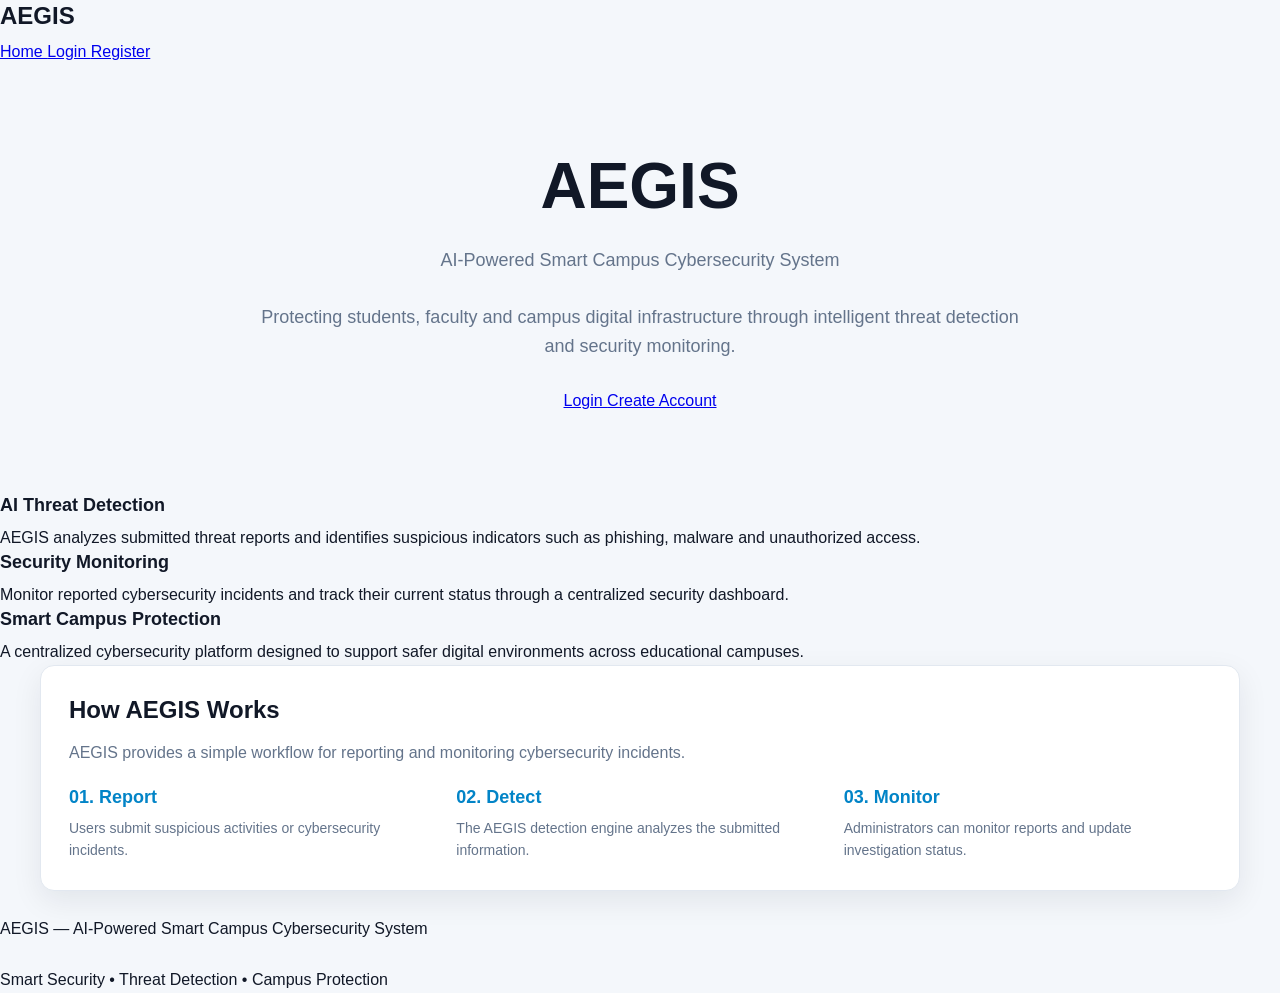
==== frontend/index.html @ 4fd0487d "Initial AEGIS project" ====
<!DOCTYPE html>
<html lang="en">

<head>

    <meta charset="UTF-8">

    <meta name="viewport" content="width=device-width, initial-scale=1.0">

    <title>AEGIS | Smart Campus Cybersecurity</title>

    <!-- UNIFIED AEGIS CSS -->

    <link rel="stylesheet" href="style.css">

</head>


<body>


<!-- =========================================
     NAVBAR
========================================= -->

<nav>

    <h2>
        AEGIS
    </h2>


    <div>

        <a href="index.html">
            Home
        </a>

        <a href="login.html">
            Login
        </a>

        <a href="register.html">
            Register
        </a>

    </div>

</nav>



<!-- =========================================
     HERO SECTION
========================================= -->

<section class="hero">


    <h1>
        AEGIS
    </h1>


    <p>

        AI-Powered Smart Campus Cybersecurity System

    </p>


    <p>

        Protecting students, faculty and campus
        digital infrastructure through intelligent
        threat detection and security monitoring.

    </p>


    <div class="hero-buttons">


        <a
            href="login.html"
            class="primary-button">

            Login

        </a>


        <a
            href="register.html"
            class="secondary-button">

            Create Account

        </a>


    </div>


</section>



<!-- =========================================
     FEATURES
========================================= -->

<section class="features">


    <div class="feature">


        <h3>
            AI Threat Detection
        </h3>


        <p>

            AEGIS analyzes submitted threat reports
            and identifies suspicious indicators such
            as phishing, malware and unauthorized access.

        </p>


    </div>



    <div class="feature">


        <h3>
            Security Monitoring
        </h3>


        <p>

            Monitor reported cybersecurity incidents
            and track their current status through a
            centralized security dashboard.

        </p>


    </div>



    <div class="feature">


        <h3>
            Smart Campus Protection
        </h3>


        <p>

            A centralized cybersecurity platform
            designed to support safer digital
            environments across educational campuses.

        </p>


    </div>


</section>



<!-- =========================================
     HOW AEGIS WORKS
========================================= -->

<div class="container">


    <div class="card">


        <h2 style="margin-bottom:15px;">
            How AEGIS Works
        </h2>


        <p
            style="
                color: #64748b;
                margin-bottom: 20px;
            ">

            AEGIS provides a simple workflow for
            reporting and monitoring cybersecurity
            incidents.

        </p>


        <div
            style="
                display:grid;
                grid-template-columns:
                    repeat(3, 1fr);
                gap:20px;
            ">


            <div>

                <h3
                    style="
                        color:#0284c7;
                        margin-bottom:8px;
                    ">

                    01. Report

                </h3>


                <p
                    style="
                        color:#64748b;
                        font-size:14px;
                    ">

                    Users submit suspicious activities
                    or cybersecurity incidents.

                </p>

            </div>



            <div>

                <h3
                    style="
                        color:#0284c7;
                        margin-bottom:8px;
                    ">

                    02. Detect

                </h3>


                <p
                    style="
                        color:#64748b;
                        font-size:14px;
                    ">

                    The AEGIS detection engine analyzes
                    the submitted information.

                </p>

            </div>



            <div>

                <h3
                    style="
                        color:#0284c7;
                        margin-bottom:8px;
                    ">

                    03. Monitor

                </h3>


                <p
                    style="
                        color:#64748b;
                        font-size:14px;
                    ">

                    Administrators can monitor reports
                    and update investigation status.

                </p>

            </div>


        </div>


    </div>


</div>



<!-- =========================================
     FOOTER
========================================= -->

<footer>

    AEGIS — AI-Powered Smart Campus Cybersecurity System

    <br><br>

    Smart Security • Threat Detection • Campus Protection

</footer>



</body>

</html>
---- frontend/style.css ----
/* =========================================
   AEGIS - GLOBAL STYLE
========================================= */

* {
    margin: 0;
    padding: 0;
    box-sizing: border-box;
}

html {
    scroll-behavior: smooth;
}

body {
    font-family:
        "Segoe UI",
        Arial,
        sans-serif;

    background: #f4f7fb;

    color: #111827;

    min-height: 100vh;

    line-height: 1.6;
}


/* =========================================
   VARIABLES
========================================= */

:root {

    --primary: #0284c7;
    --primary-dark: #0369a1;
    --primary-light: #38bdf8;

    --navy: #111827;

    --background: #f4f7fb;
    --card: #ffffff;

    --text: #111827;
    --text-secondary: #64748b;

    --border: #e2e8f0;

    --success: #16a34a;
    --danger: #dc2626;
    --warning: #d97706;

    --shadow:
        0 10px 30px rgba(15, 23, 42, 0.08);

    --radius: 14px;
}


/* =========================================
   NAVBAR
========================================= */

.navbar {

    width: 100%;

    background: #ffffff;

    border-bottom:
        1px solid var(--border);

    position: sticky;

    top: 0;

    z-index: 1000;
}


.nav-container {

    width: min(
        1200px,
        calc(100% - 40px)
    );

    min-height: 70px;

    margin: auto;

    display: flex;

    align-items: center;

    justify-content: space-between;

    gap: 25px;
}


.logo {

    color: var(--navy);

    text-decoration: none;

    font-size: 22px;

    font-weight: 800;

    white-space: nowrap;
}


.nav-links {

    display: flex;

    align-items: center;

    justify-content: flex-end;

    gap: 8px;

    flex-wrap: wrap;
}


.nav-links a {

    text-decoration: none;

    color: #475569;

    font-size: 14px;

    font-weight: 600;

    padding: 9px 12px;

    border-radius: 8px;

    transition: 0.2s;
}


.nav-links a:hover {

    color: var(--primary);

    background: #f0f9ff;
}


.nav-links a.active {

    color: var(--primary);

    background: #e0f2fe;
}


/* =========================================
   CONTAINER
========================================= */

.container {

    width: min(
        1200px,
        calc(100% - 40px)
    );

    margin: 0 auto;
}


/* =========================================
   MAIN
========================================= */

main {

    min-height: calc(
        100vh - 140px
    );
}


/* =========================================
   PAGE HEADER
========================================= */

.page-header {

    padding: 45px 0 30px;
}


.page-header h1 {

    font-size: 34px;

    line-height: 1.2;

    margin-bottom: 10px;
}


.page-header p {

    color: var(--text-secondary);

    max-width: 760px;

    font-size: 16px;
}


/* =========================================
   HEADINGS
========================================= */

h1,
h2,
h3,
h4 {

    color: var(--text);

    line-height: 1.3;
}


h2 {

    font-size: 24px;

    margin-bottom: 8px;
}


h3 {

    font-size: 18px;

    margin-bottom: 8px;
}


h4 {

    font-size: 16px;

    margin:
        20px 0 8px;
}


.text-secondary {

    color:
        var(--text-secondary);
}


/* =========================================
   CARD
========================================= */

.card {

    background:
        var(--card);

    border:
        1px solid var(--border);

    border-radius:
        var(--radius);

    padding: 28px;

    margin-bottom: 25px;

    box-shadow:
        var(--shadow);
}


.section-header {

    display: flex;

    justify-content: space-between;

    align-items: flex-start;

    gap: 20px;

    margin-bottom: 22px;
}


/* =========================================
   FORMS
========================================= */

.form-group {

    margin-bottom: 20px;
}


.form-group label {

    display: block;

    margin-bottom: 7px;

    font-size: 14px;

    font-weight: 700;

    color: #334155;
}


input,
textarea,
select {

    width: 100%;

    border:
        1px solid #cbd5e1;

    border-radius: 9px;

    background: #ffffff;

    color: #111827;

    font-size: 15px;

    padding: 12px 14px;

    outline: none;

    transition:
        border-color 0.2s,
        box-shadow 0.2s;
}


input {

    min-height: 46px;
}


textarea {

    min-height: 130px;

    resize: vertical;
}


select {

    min-height: 46px;
}


input:focus,
textarea:focus,
select:focus {

    border-color:
        var(--primary);

    box-shadow:
        0 0 0 3px
        rgba(2, 132, 199, 0.12);
}


input::placeholder,
textarea::placeholder {

    color: #94a3b8;
}


/* =========================================
   BUTTONS
========================================= */

.btn {

    display: inline-flex;

    align-items: center;

    justify-content: center;

    gap: 7px;

    min-height: 42px;

    padding:
        9px 17px;

    border-radius: 9px;

    border: 1px solid transparent;

    font-size: 14px;

    font-weight: 700;

    text-decoration: none;

    cursor: pointer;

    transition: 0.2s;

    white-space: nowrap;
}


.btn:disabled {

    opacity: 0.6;

    cursor: not-allowed;
}


.btn-primary {

    background:
        var(--primary);

    color: #ffffff;

    border-color:
        var(--primary);
}


.btn-primary:hover {

    background:
        var(--primary-dark);

    border-color:
        var(--primary-dark);
}


.btn-outline {

    background: #ffffff;

    color:
        var(--primary);

    border-color:
        #bae6fd;
}


.btn-outline:hover {

    background:
        #f0f9ff;
}


.btn-full {

    width: 100%;
}


/* =========================================
   STATS
========================================= */

.stats-grid {

    display: grid;

    grid-template-columns:
        repeat(4, 1fr);

    gap: 16px;

    margin-bottom: 25px;
}


.stat-card {

    background:
        #ffffff;

    border:
        1px solid var(--border);

    border-radius:
        12px;

    padding: 20px;

    min-width: 0;
}


.stat-label {

    display: block;

    color:
        var(--text-secondary);

    font-size: 13px;

    font-weight: 600;

    margin-bottom: 6px;
}


.stat-card strong {

    font-size: 21px;

    word-break: break-word;
}


/* =========================================
   QUICK ACTIONS
========================================= */

.quick-actions {

    display: grid;

    grid-template-columns:
        repeat(4, 1fr);

    gap: 16px;

    margin:
        15px 0 35px;
}


.quick-action {

    display: block;

    background: #ffffff;

    border:
        1px solid var(--border);

    border-radius:
        var(--radius);

    padding: 22px;

    text-decoration: none;

    color: var(--text);

    transition:
        transform 0.2s,
        box-shadow 0.2s,
        border-color 0.2s;

    box-shadow:
        0 4px 15px
        rgba(15, 23, 42, 0.04);
}


.quick-action:hover {

    transform:
        translateY(-3px);

    border-color:
        #bae6fd;

    box-shadow:
        var(--shadow);
}


.quick-action-icon {

    display: block;

    font-size: 30px;

    margin-bottom: 12px;
}


.quick-action strong {

    display: block;

    font-size: 17px;

    margin-bottom: 5px;
}


.quick-action p {

    color:
        var(--text-secondary);

    font-size: 14px;
}


/* =========================================
   REPORT CARD
========================================= */

.report-card {

    border:
        1px solid var(--border);

    border-radius:
        12px;

    padding: 20px;

    margin-bottom: 15px;

    background:
        #ffffff;
}


.report-box {

    background:
        #f8fafc;

    border:
        1px solid var(--border);

    border-radius:
        10px;

    padding: 17px;

    margin-top: 15px;
}


.report-box p {

    margin-top: 5px;

    color:
        #475569;
}


/* =========================================
   SEVERITY
========================================= */

.severity {

    display: inline-flex;

    align-items: center;

    justify-content: center;

    padding:
        5px 11px;

    border-radius:
        999px;

    font-size: 12px;

    font-weight: 800;

    white-space: nowrap;
}


.severity.critical {

    color:
        #991b1b;

    background:
        #fee2e2;
}


.severity.high {

    color:
        #9a3412;

    background:
        #ffedd5;
}


.severity.medium {

    color:
        #92400e;

    background:
        #fef3c7;
}


.severity.low {

    color:
        #166534;

    background:
        #dcfce7;
}


.severity.unknown {

    color:
        #475569;

    background:
        #f1f5f9;
}


/* =========================================
   STATUS
========================================= */

.status {

    display: inline-flex;

    padding:
        5px 10px;

    border-radius:
        999px;

    font-size: 12px;

    font-weight: 700;
}


.status.pending {

    background:
        #fef3c7;

    color:
        #92400e;
}


.status.resolved {

    background:
        #dcfce7;

    color:
        #166534;
}


/* =========================================
   MESSAGE
========================================= */

.message {

    padding:
        12px 15px;

    border-radius:
        9px;

    margin-top: 18px;

    font-size: 14px;

    font-weight: 600;
}


.message.success {

    color:
        #166534;

    background:
        #dcfce7;

    border:
        1px solid #bbf7d0;
}


.message.error {

    color:
        #991b1b;

    background:
        #fee2e2;

    border:
        1px solid #fecaca;
}


/* =========================================
   ALERT BOX
========================================= */

.alert-box {

    padding:
        15px 17px;

    border-radius:
        10px;

    margin:
        18px 0;
}


.alert-box.warning {

    background:
        #fffbeb;

    border:
        1px solid #fde68a;

    color:
        #78350f;
}


.alert-box p {

    margin-top: 5px;
}


/* =========================================
   EMPTY
========================================= */

.empty {

    text-align: center;

    padding:
        35px 20px;

    color:
        var(--text-secondary);

    border:
        1px dashed #cbd5e1;

    border-radius:
        10px;

    background:
        #f8fafc;
}


.empty p {

    margin-bottom: 15px;
}


/* =========================================
   AUTH PAGE
========================================= */

.auth-page {

    min-height:
        calc(100vh - 140px);

    display: flex;

    justify-content: center;

    align-items: flex-start;

    padding:
        50px 20px;
}


.auth-card {

    width: 100%;

    max-width: 480px;

    background:
        #ffffff;

    border:
        1px solid var(--border);

    border-radius:
        18px;

    padding:
        35px;

    box-shadow:
        0 15px 45px
        rgba(15, 23, 42, 0.10);
}


.auth-header {

    text-align: center;

    margin-bottom: 30px;
}


.auth-icon {

    width: 64px;

    height: 64px;

    margin:
        0 auto 16px;

    display: flex;

    align-items: center;

    justify-content: center;

    border-radius:
        16px;

    background:
        #e0f2fe;

    font-size: 32px;
}


.auth-header h1 {

    font-size: 27px;

    margin-bottom: 8px;
}


.auth-header p {

    color:
        var(--text-secondary);

    font-size: 14px;
}


.auth-footer {

    text-align: center;

    margin-top: 25px;

    padding-top: 20px;

    border-top:
        1px solid var(--border);
}


.auth-footer p {

    color:
        var(--text-secondary);

    font-size: 14px;
}


.auth-footer a {

    color:
        var(--primary);

    font-weight: 700;

    text-decoration: none;
}


.auth-footer a:hover {

    text-decoration: underline;
}


/* =========================================
   HERO
========================================= */

.hero {

    padding:
        80px 0;

    text-align: center;
}


.hero h1 {

    font-size:
        clamp(38px, 6vw, 64px);

    margin-bottom: 18px;
}


.hero p {

    max-width: 760px;

    margin:
        0 auto 28px;

    color:
        var(--text-secondary);

    font-size: 18px;
}


.hero-actions {

    display: flex;

    justify-content: center;

    gap: 12px;

    flex-wrap: wrap;
}


/* =========================================
   FEATURES
========================================= */

.security-grid {

    display: grid;

    grid-template-columns:
        repeat(3, 1fr);

    gap: 18px;

    margin:
        30px 0 50px;
}


.feature-card {

    background:
        #ffffff;

    border:
        1px solid var(--border);

    border-radius:
        var(--radius);

    padding: 25px;

    box-shadow:
        0 4px 15px
        rgba(15, 23, 42, 0.04);
}


.feature-card-icon {

    font-size: 30px;

    margin-bottom: 12px;
}


/* =========================================
   FOOTER
========================================= */

.footer {

    background:
        var(--navy);

    color:
        #cbd5e1;

    margin-top:
        45px;

    padding:
        28px 0;

    text-align: center;

    font-size: 13px;
}


.footer p {

    margin:
        4px 0;
}


/* =========================================
   LISTS
========================================= */

ul {

    padding-left: 22px;
}


li {

    margin-bottom: 7px;

    color:
        #475569;
}


/* =========================================
   RESPONSIVE - TABLET
========================================= */

@media (max-width: 900px) {

    .stats-grid {

        grid-template-columns:
            repeat(2, 1fr);

    }


    .quick-actions {

        grid-template-columns:
            repeat(2, 1fr);

    }


    .security-grid {

        grid-template-columns:
            repeat(2, 1fr);

    }


    .nav-container {

        flex-direction: column;

        padding:
            15px 0;

    }


    .nav-links {

        justify-content: center;

    }

}


/* =========================================
   RESPONSIVE - MOBILE
========================================= */

@media (max-width: 600px) {

    .container {

        width:
            calc(100% - 24px);

    }


    .nav-container {

        width:
            calc(100% - 24px);

    }


    .nav-links {

        width: 100%;

        gap: 4px;

    }


    .nav-links a {

        font-size: 12px;

        padding:
            7px 8px;

    }


    .nav-links .btn {

        font-size: 12px;

        padding:
            7px 10px;

    }


    .page-header {

        padding:
            30px 0 20px;

    }


    .page-header h1 {

        font-size: 27px;

    }


    .card {

        padding: 20px;

    }


    .section-header {

        flex-direction: column;

    }


    .stats-grid {

        grid-template-columns:
            1fr;

    }


    .quick-actions {

        grid-template-columns:
            1fr;

    }


    .security-grid {

        grid-template-columns:
            1fr;

    }


    .auth-page {

        padding:
            25px 12px;

    }


    .auth-card {

        padding:
            25px 20px;

        border-radius:
            14px;

    }


    .auth-header h1 {

        font-size: 24px;

    }


    .hero {

        padding:
            50px 0;

    }


    .hero h1 {

        font-size: 38px;

    }


    .hero p {

        font-size: 15px;

    }

}
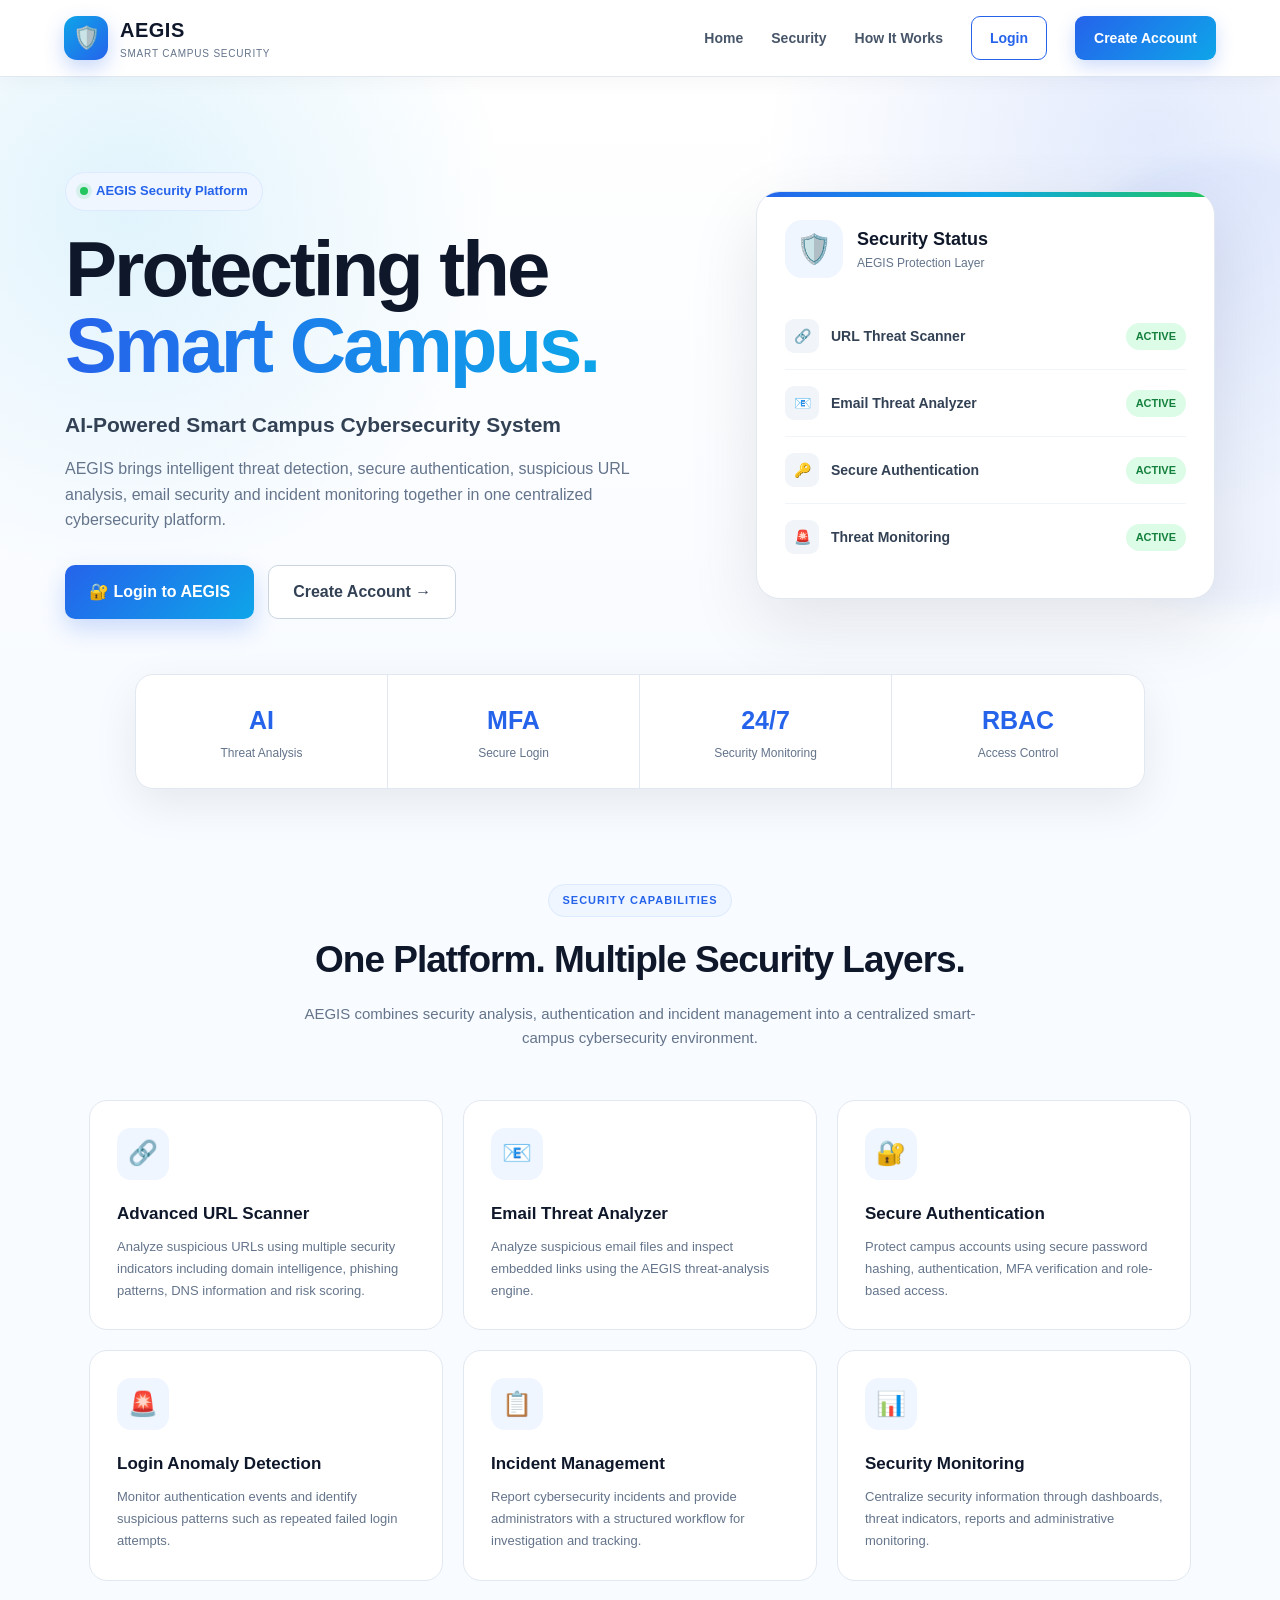
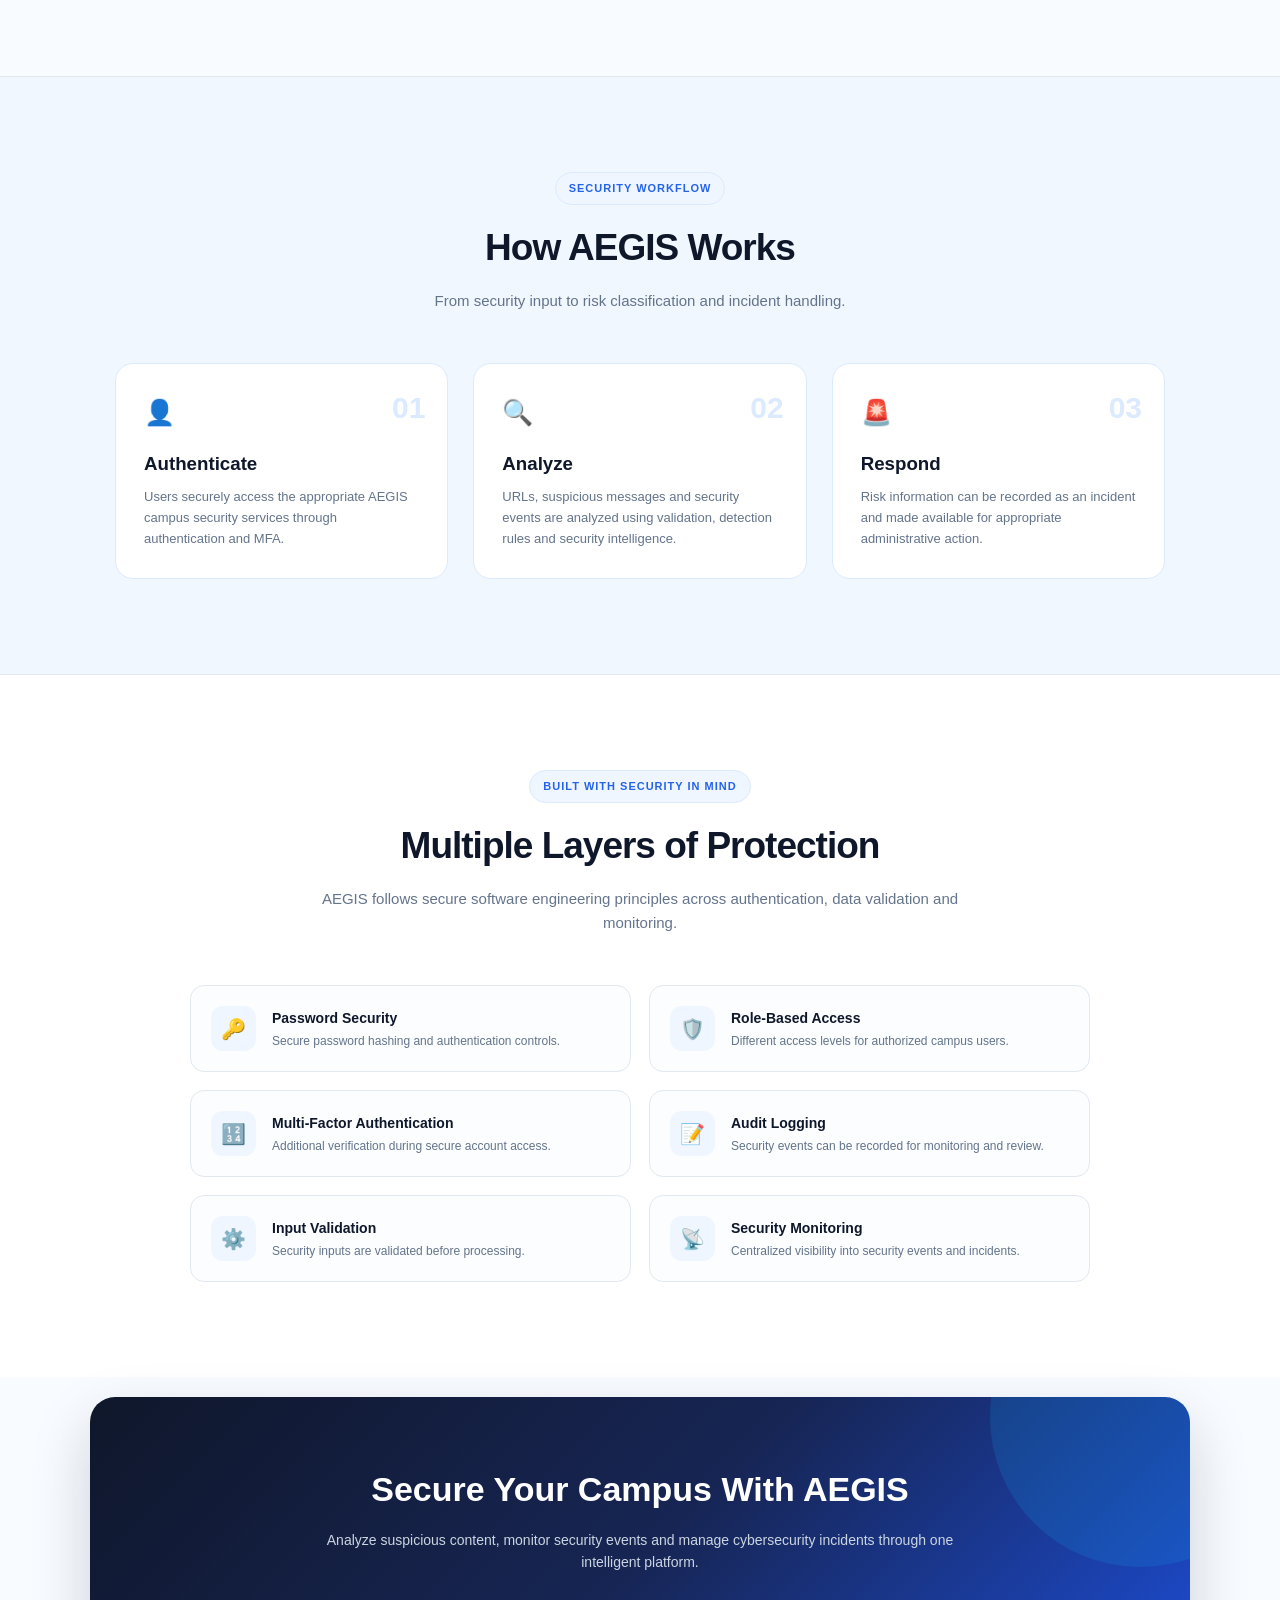
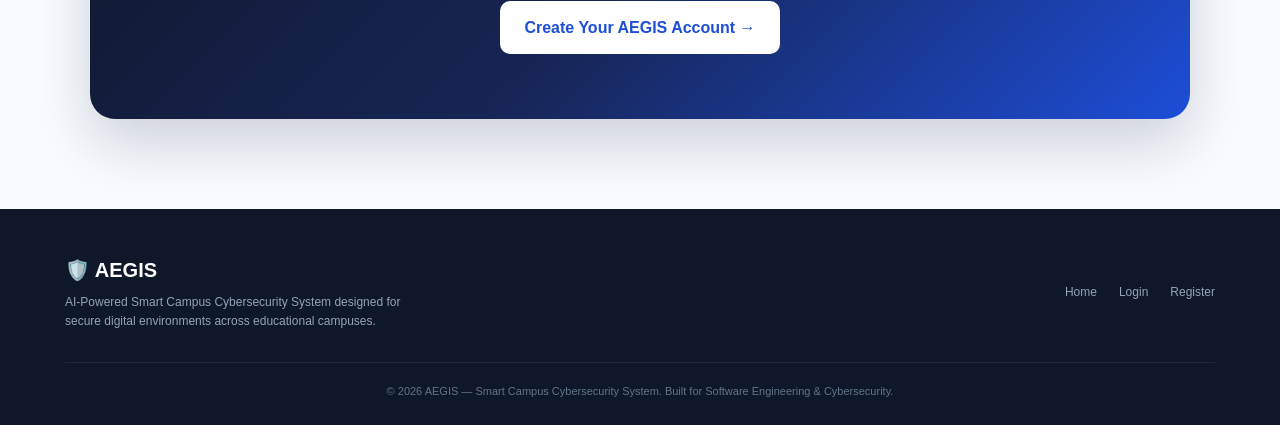
==== commit 2376bbdd: "Redesign AEGIS homepage" ====
--- a/frontend/index.html
+++ b/frontend/index.html
@@ -2,329 +2,1970 @@
 <html lang="en">
 
 <head>
-
     <meta charset="UTF-8">
-
     <meta name="viewport" content="width=device-width, initial-scale=1.0">
 
     <title>AEGIS | Smart Campus Cybersecurity</title>
 
-    <!-- UNIFIED AEGIS CSS -->
-
-    <link rel="stylesheet" href="style.css">
-
+    <style>
+
+        * {
+            margin: 0;
+            padding: 0;
+            box-sizing: border-box;
+        }
+
+        html {
+            scroll-behavior: smooth;
+        }
+
+        body {
+            font-family:
+                Inter,
+                -apple-system,
+                BlinkMacSystemFont,
+                "Segoe UI",
+                Arial,
+                sans-serif;
+
+            background: #f8fbff;
+            color: #0f172a;
+            line-height: 1.6;
+        }
+
+        a {
+            text-decoration: none;
+        }
+
+        /* =====================================================
+           NAVBAR
+        ===================================================== */
+
+        nav {
+            position: sticky;
+            top: 0;
+            z-index: 1000;
+
+            width: 100%;
+
+            background: rgba(255, 255, 255, 0.94);
+            backdrop-filter: blur(16px);
+
+            border-bottom: 1px solid #e2e8f0;
+
+            box-shadow:
+                0 4px 20px rgba(15, 23, 42, 0.04);
+        }
+
+        .nav-container {
+            max-width: 1200px;
+            margin: auto;
+
+            height: 76px;
+
+            display: flex;
+            align-items: center;
+            justify-content: space-between;
+
+            padding: 0 24px;
+        }
+
+        .logo {
+            display: flex;
+            align-items: center;
+            gap: 12px;
+
+            color: #0f172a;
+        }
+
+        .logo-icon {
+            width: 44px;
+            height: 44px;
+
+            display: flex;
+            align-items: center;
+            justify-content: center;
+
+            border-radius: 13px;
+
+            background:
+                linear-gradient(
+                    135deg,
+                    #0ea5e9,
+                    #2563eb
+                );
+
+            color: white;
+
+            font-size: 22px;
+
+            box-shadow:
+                0 8px 20px rgba(37, 99, 235, 0.25);
+        }
+
+        .logo-text h2 {
+            font-size: 20px;
+            font-weight: 800;
+            letter-spacing: 0.5px;
+        }
+
+        .logo-text span {
+            display: block;
+
+            font-size: 10px;
+            color: #64748b;
+
+            letter-spacing: 0.8px;
+            text-transform: uppercase;
+        }
+
+        .nav-links {
+            display: flex;
+            align-items: center;
+            gap: 28px;
+        }
+
+        .nav-links a {
+            color: #475569;
+
+            font-size: 14px;
+            font-weight: 600;
+
+            transition: 0.2s;
+        }
+
+        .nav-links a:hover {
+            color: #2563eb;
+        }
+
+        .nav-login {
+            padding: 10px 18px;
+
+            border: 1px solid #2563eb;
+            border-radius: 9px;
+
+            color: #2563eb !important;
+        }
+
+        .nav-login:hover {
+            background: #eff6ff;
+        }
+
+        .nav-register {
+            padding: 11px 19px;
+
+            border-radius: 9px;
+
+            color: white !important;
+
+            background:
+                linear-gradient(
+                    135deg,
+                    #2563eb,
+                    #0ea5e9
+                );
+
+            box-shadow:
+                0 7px 18px rgba(37, 99, 235, 0.22);
+        }
+
+        .nav-register:hover {
+            transform: translateY(-1px);
+        }
+
+
+        /* =====================================================
+           HERO
+        ===================================================== */
+
+        .hero {
+            position: relative;
+            overflow: hidden;
+
+            padding:
+                95px 24px
+                80px;
+
+            background:
+                radial-gradient(
+                    circle at 10% 20%,
+                    rgba(14, 165, 233, 0.12),
+                    transparent 30%
+                ),
+
+                radial-gradient(
+                    circle at 90% 10%,
+                    rgba(37, 99, 235, 0.13),
+                    transparent 30%
+                ),
+
+                linear-gradient(
+                    180deg,
+                    #ffffff,
+                    #f8fbff
+                );
+        }
+
+        .hero::before {
+            content: "";
+
+            position: absolute;
+
+            width: 450px;
+            height: 450px;
+
+            border-radius: 50%;
+
+            right: -180px;
+            top: 80px;
+
+            background:
+                rgba(37, 99, 235, 0.05);
+
+            filter: blur(10px);
+        }
+
+        .hero-container {
+            position: relative;
+            z-index: 2;
+
+            max-width: 1150px;
+            margin: auto;
+
+            display: grid;
+
+            grid-template-columns:
+                1.15fr
+                0.85fr;
+
+            gap: 70px;
+
+            align-items: center;
+        }
+
+        .hero-badge {
+            display: inline-flex;
+            align-items: center;
+            gap: 8px;
+
+            padding: 8px 14px;
+
+            border-radius: 30px;
+
+            background: #eff6ff;
+
+            border: 1px solid #dbeafe;
+
+            color: #2563eb;
+
+            font-size: 13px;
+            font-weight: 700;
+
+            margin-bottom: 20px;
+        }
+
+        .status-dot {
+            width: 8px;
+            height: 8px;
+
+            border-radius: 50%;
+
+            background: #22c55e;
+
+            box-shadow:
+                0 0 0 4px
+                rgba(34, 197, 94, 0.12);
+        }
+
+        .hero h1 {
+            font-size:
+                clamp(48px, 7vw, 78px);
+
+            line-height: 0.98;
+
+            letter-spacing: -3px;
+
+            margin-bottom: 24px;
+
+            color: #0f172a;
+        }
+
+        .hero h1 span {
+            background:
+                linear-gradient(
+                    90deg,
+                    #2563eb,
+                    #0ea5e9
+                );
+
+            -webkit-background-clip: text;
+            -webkit-text-fill-color: transparent;
+        }
+
+        .hero-subtitle {
+            font-size: 21px;
+            font-weight: 600;
+
+            color: #334155;
+
+            margin-bottom: 15px;
+        }
+
+        .hero-description {
+            max-width: 650px;
+
+            color: #64748b;
+
+            font-size: 16px;
+
+            margin-bottom: 32px;
+        }
+
+        .hero-buttons {
+            display: flex;
+            flex-wrap: wrap;
+
+            gap: 14px;
+        }
+
+        .btn-primary {
+            display: inline-flex;
+
+            align-items: center;
+            justify-content: center;
+
+            padding: 14px 24px;
+
+            border-radius: 10px;
+
+            color: white;
+
+            background:
+                linear-gradient(
+                    135deg,
+                    #2563eb,
+                    #0ea5e9
+                );
+
+            font-weight: 700;
+
+            box-shadow:
+                0 10px 25px
+                rgba(37, 99, 235, 0.22);
+
+            transition: 0.2s;
+        }
+
+        .btn-primary:hover {
+            transform: translateY(-2px);
+
+            box-shadow:
+                0 14px 30px
+                rgba(37, 99, 235, 0.28);
+        }
+
+        .btn-secondary {
+            display: inline-flex;
+
+            align-items: center;
+            justify-content: center;
+
+            padding: 13px 24px;
+
+            border-radius: 10px;
+
+            color: #334155;
+
+            background: white;
+
+            border: 1px solid #cbd5e1;
+
+            font-weight: 700;
+
+            transition: 0.2s;
+        }
+
+        .btn-secondary:hover {
+            border-color: #93c5fd;
+            background: #f8fbff;
+        }
+
+
+        /* =====================================================
+           HERO SECURITY CARD
+        ===================================================== */
+
+        .security-card {
+            position: relative;
+
+            background: white;
+
+            border: 1px solid #e2e8f0;
+
+            border-radius: 24px;
+
+            padding: 28px;
+
+            box-shadow:
+                0 25px 70px
+                rgba(15, 23, 42, 0.10);
+
+            overflow: hidden;
+        }
+
+        .security-card::before {
+            content: "";
+
+            position: absolute;
+
+            top: 0;
+            left: 0;
+            right: 0;
+
+            height: 5px;
+
+            background:
+                linear-gradient(
+                    90deg,
+                    #2563eb,
+                    #0ea5e9,
+                    #22c55e
+                );
+        }
+
+        .security-header {
+            display: flex;
+            align-items: center;
+
+            gap: 14px;
+
+            margin-bottom: 25px;
+        }
+
+        .shield-large {
+            width: 58px;
+            height: 58px;
+
+            display: flex;
+            align-items: center;
+            justify-content: center;
+
+            border-radius: 17px;
+
+            background: #eff6ff;
+
+            font-size: 29px;
+        }
+
+        .security-header h3 {
+            font-size: 18px;
+        }
+
+        .security-header p {
+            font-size: 12px;
+            color: #64748b;
+        }
+
+        .security-row {
+            display: flex;
+            align-items: center;
+            justify-content: space-between;
+
+            padding: 16px 0;
+
+            border-bottom:
+                1px solid #f1f5f9;
+        }
+
+        .security-row:last-child {
+            border-bottom: none;
+        }
+
+        .security-label {
+            display: flex;
+            align-items: center;
+            gap: 12px;
+
+            color: #334155;
+
+            font-size: 14px;
+            font-weight: 600;
+        }
+
+        .security-icon {
+            width: 34px;
+            height: 34px;
+
+            display: flex;
+            align-items: center;
+            justify-content: center;
+
+            border-radius: 9px;
+
+            background: #f1f5f9;
+        }
+
+        .status-safe {
+            padding: 5px 10px;
+
+            border-radius: 20px;
+
+            font-size: 11px;
+            font-weight: 800;
+
+            color: #15803d;
+            background: #dcfce7;
+        }
+
+
+        /* =====================================================
+           STATS
+        ===================================================== */
+
+        .stats {
+            max-width: 1050px;
+
+            margin: -25px auto 0;
+
+            position: relative;
+            z-index: 10;
+
+            padding: 0 20px;
+        }
+
+        .stats-grid {
+            display: grid;
+
+            grid-template-columns:
+                repeat(4, 1fr);
+
+            background: white;
+
+            border: 1px solid #e2e8f0;
+
+            border-radius: 18px;
+
+            box-shadow:
+                0 15px 45px
+                rgba(15, 23, 42, 0.08);
+
+            overflow: hidden;
+        }
+
+        .stat {
+            padding: 25px;
+
+            text-align: center;
+
+            border-right:
+                1px solid #e2e8f0;
+        }
+
+        .stat:last-child {
+            border-right: none;
+        }
+
+        .stat-number {
+            font-size: 25px;
+
+            font-weight: 800;
+
+            color: #2563eb;
+        }
+
+        .stat-text {
+            font-size: 12px;
+
+            color: #64748b;
+
+            margin-top: 4px;
+        }
+
+
+        /* =====================================================
+           SECTION
+        ===================================================== */
+
+        .section {
+            max-width: 1150px;
+
+            margin: auto;
+
+            padding:
+                95px 24px;
+        }
+
+        .section-heading {
+            text-align: center;
+
+            max-width: 700px;
+
+            margin: 0 auto 50px;
+        }
+
+        .section-tag {
+            display: inline-block;
+
+            color: #2563eb;
+
+            background: #eff6ff;
+
+            border: 1px solid #dbeafe;
+
+            border-radius: 30px;
+
+            padding: 7px 13px;
+
+            font-size: 11px;
+
+            font-weight: 800;
+
+            text-transform: uppercase;
+
+            letter-spacing: 1px;
+
+            margin-bottom: 13px;
+        }
+
+        .section-heading h2 {
+            font-size: 37px;
+
+            letter-spacing: -1px;
+
+            margin-bottom: 12px;
+        }
+
+        .section-heading p {
+            color: #64748b;
+
+            font-size: 15px;
+        }
+
+
+        /* =====================================================
+           FEATURE CARDS
+        ===================================================== */
+
+        .features-grid {
+            display: grid;
+
+            grid-template-columns:
+                repeat(3, 1fr);
+
+            gap: 20px;
+        }
+
+        .feature-card {
+            background: white;
+
+            border: 1px solid #e2e8f0;
+
+            border-radius: 18px;
+
+            padding: 27px;
+
+            transition:
+                transform 0.25s,
+                box-shadow 0.25s,
+                border-color 0.25s;
+        }
+
+        .feature-card:hover {
+            transform: translateY(-6px);
+
+            border-color: #bfdbfe;
+
+            box-shadow:
+                0 20px 40px
+                rgba(37, 99, 235, 0.09);
+        }
+
+        .feature-icon {
+            width: 52px;
+            height: 52px;
+
+            display: flex;
+            align-items: center;
+            justify-content: center;
+
+            border-radius: 14px;
+
+            background: #eff6ff;
+
+            font-size: 24px;
+
+            margin-bottom: 20px;
+        }
+
+        .feature-card h3 {
+            font-size: 17px;
+
+            margin-bottom: 9px;
+        }
+
+        .feature-card p {
+            color: #64748b;
+
+            font-size: 13px;
+
+            line-height: 1.7;
+        }
+
+
+        /* =====================================================
+           WORKFLOW
+        ===================================================== */
+
+        .workflow-section {
+            background: #f1f7ff;
+
+            border-top:
+                1px solid #e2e8f0;
+
+            border-bottom:
+                1px solid #e2e8f0;
+        }
+
+        .workflow {
+            display: grid;
+
+            grid-template-columns:
+                repeat(3, 1fr);
+
+            gap: 25px;
+
+            max-width: 1050px;
+
+            margin: auto;
+        }
+
+        .workflow-card {
+            position: relative;
+
+            background: white;
+
+            border: 1px solid #dbeafe;
+
+            border-radius: 18px;
+
+            padding: 28px;
+        }
+
+        .workflow-number {
+            position: absolute;
+
+            top: 20px;
+            right: 22px;
+
+            font-size: 30px;
+
+            font-weight: 900;
+
+            color: #dbeafe;
+        }
+
+        .workflow-icon {
+            font-size: 25px;
+
+            margin-bottom: 17px;
+        }
+
+        .workflow-card h3 {
+            margin-bottom: 8px;
+        }
+
+        .workflow-card p {
+            color: #64748b;
+
+            font-size: 13px;
+        }
+
+
+        /* =====================================================
+           SECURITY LAYERS
+        ===================================================== */
+
+        .security-section {
+            background: white;
+        }
+
+        .security-layers {
+            display: grid;
+
+            grid-template-columns:
+                1fr 1fr;
+
+            gap: 18px;
+
+            max-width: 900px;
+
+            margin: auto;
+        }
+
+        .layer {
+            display: flex;
+
+            align-items: center;
+
+            gap: 16px;
+
+            padding: 20px;
+
+            border:
+                1px solid #e2e8f0;
+
+            border-radius: 14px;
+
+            background: #fbfdff;
+        }
+
+        .layer-icon {
+            width: 45px;
+            height: 45px;
+
+            flex-shrink: 0;
+
+            display: flex;
+            align-items: center;
+            justify-content: center;
+
+            border-radius: 12px;
+
+            background: #eff6ff;
+
+            font-size: 20px;
+        }
+
+        .layer h4 {
+            font-size: 14px;
+
+            margin-bottom: 2px;
+        }
+
+        .layer p {
+            font-size: 12px;
+
+            color: #64748b;
+        }
+
+
+        /* =====================================================
+           CTA
+        ===================================================== */
+
+        .cta {
+            max-width: 1100px;
+
+            margin:
+                20px auto
+                90px;
+
+            padding:
+                65px 35px;
+
+            border-radius: 25px;
+
+            text-align: center;
+
+            color: white;
+
+            background:
+                linear-gradient(
+                    135deg,
+                    #0f172a,
+                    #172554,
+                    #1d4ed8
+                );
+
+            box-shadow:
+                0 25px 60px
+                rgba(15, 23, 42, 0.18);
+
+            position: relative;
+
+            overflow: hidden;
+        }
+
+        .cta::before {
+            content: "";
+
+            position: absolute;
+
+            width: 300px;
+            height: 300px;
+
+            border-radius: 50%;
+
+            background:
+                rgba(14, 165, 233, 0.16);
+
+            right: -100px;
+            top: -130px;
+        }
+
+        .cta h2 {
+            position: relative;
+
+            font-size: 34px;
+
+            margin-bottom: 12px;
+        }
+
+        .cta p {
+            position: relative;
+
+            color: #cbd5e1;
+
+            max-width: 650px;
+
+            margin: 0 auto 27px;
+
+            font-size: 14px;
+        }
+
+        .cta .btn-primary {
+            position: relative;
+
+            background: white;
+
+            color: #1d4ed8;
+
+            box-shadow: none;
+        }
+
+
+        /* =====================================================
+           FOOTER
+        ===================================================== */
+
+        footer {
+            background: #0f172a;
+
+            color: #cbd5e1;
+
+            padding:
+                45px 24px
+                25px;
+        }
+
+        .footer-container {
+            max-width: 1150px;
+
+            margin: auto;
+
+            display: flex;
+
+            justify-content: space-between;
+
+            gap: 30px;
+
+            flex-wrap: wrap;
+        }
+
+        .footer-brand h3 {
+            color: white;
+
+            font-size: 20px;
+
+            margin-bottom: 7px;
+        }
+
+        .footer-brand p {
+            color: #94a3b8;
+
+            font-size: 12px;
+
+            max-width: 360px;
+        }
+
+        .footer-links {
+            display: flex;
+
+            gap: 22px;
+
+            align-items: center;
+        }
+
+        .footer-links a {
+            color: #94a3b8;
+
+            font-size: 12px;
+        }
+
+        .footer-links a:hover {
+            color: white;
+        }
+
+        .footer-bottom {
+            max-width: 1150px;
+
+            margin: 30px auto 0;
+
+            padding-top: 20px;
+
+            border-top:
+                1px solid #1e293b;
+
+            font-size: 11px;
+
+            color: #64748b;
+
+            text-align: center;
+        }
+
+
+        /* =====================================================
+           RESPONSIVE
+        ===================================================== */
+
+        @media (max-width: 900px) {
+
+            .hero-container {
+                grid-template-columns: 1fr;
+
+                gap: 45px;
+            }
+
+            .hero {
+                padding-top: 65px;
+            }
+
+            .security-card {
+                max-width: 550px;
+
+                margin: auto;
+            }
+
+            .features-grid {
+                grid-template-columns:
+                    repeat(2, 1fr);
+            }
+
+            .workflow {
+                grid-template-columns:
+                    1fr;
+            }
+
+        }
+
+
+        @media (max-width: 700px) {
+
+            .nav-container {
+                height: auto;
+
+                padding:
+                    15px 18px;
+
+                gap: 15px;
+            }
+
+            .nav-links {
+                gap: 8px;
+            }
+
+            .nav-links a:not(.nav-login):not(.nav-register) {
+                display: none;
+            }
+
+            .nav-login,
+            .nav-register {
+                padding:
+                    8px 11px;
+
+                font-size: 11px;
+            }
+
+            .hero h1 {
+                font-size: 50px;
+
+                letter-spacing: -2px;
+            }
+
+            .hero-subtitle {
+                font-size: 18px;
+            }
+
+            .hero-description {
+                font-size: 14px;
+            }
+
+            .stats-grid {
+                grid-template-columns:
+                    1fr 1fr;
+            }
+
+            .stat {
+                border-bottom:
+                    1px solid #e2e8f0;
+            }
+
+            .stat:nth-child(2) {
+                border-right: none;
+            }
+
+            .features-grid {
+                grid-template-columns:
+                    1fr;
+            }
+
+            .security-layers {
+                grid-template-columns:
+                    1fr;
+            }
+
+            .section {
+                padding:
+                    70px 20px;
+            }
+
+            .section-heading h2 {
+                font-size: 29px;
+            }
+
+            .cta {
+                margin:
+                    10px 20px
+                    70px;
+
+                padding:
+                    50px 25px;
+            }
+
+            .cta h2 {
+                font-size: 28px;
+            }
+
+            .footer-container {
+                flex-direction: column;
+            }
+
+        }
+
+    </style>
 </head>
 
 
 <body>
 
 
-<!-- =========================================
+<!-- =========================================================
      NAVBAR
-========================================= -->
+========================================================= -->
 
 <nav>
 
+    <div class="nav-container">
+
+        <a href="index.html" class="logo">
+
+            <div class="logo-icon">
+                🛡️
+            </div>
+
+            <div class="logo-text">
+
+                <h2>AEGIS</h2>
+
+                <span>
+                    Smart Campus Security
+                </span>
+
+            </div>
+
+        </a>
+
+
+        <div class="nav-links">
+
+            <a href="index.html">
+                Home
+            </a>
+
+            <a href="#features">
+                Security
+            </a>
+
+            <a href="#how-it-works">
+                How It Works
+            </a>
+
+            <a
+                href="login.html"
+                class="nav-login"
+            >
+                Login
+            </a>
+
+            <a
+                href="register.html"
+                class="nav-register"
+            >
+                Create Account
+            </a>
+
+        </div>
+
+    </div>
+
+</nav>
+
+
+
+<!-- =========================================================
+     HERO
+========================================================= -->
+
+<section class="hero">
+
+    <div class="hero-container">
+
+
+        <div>
+
+            <div class="hero-badge">
+
+                <span class="status-dot"></span>
+
+                AEGIS Security Platform
+
+            </div>
+
+
+            <h1>
+
+                Protecting the
+                <span>Smart Campus.</span>
+
+            </h1>
+
+
+            <p class="hero-subtitle">
+
+                AI-Powered Smart Campus Cybersecurity System
+
+            </p>
+
+
+            <p class="hero-description">
+
+                AEGIS brings intelligent threat detection,
+                secure authentication, suspicious URL analysis,
+                email security and incident monitoring together
+                in one centralized cybersecurity platform.
+
+            </p>
+
+
+            <div class="hero-buttons">
+
+                <a
+                    href="login.html"
+                    class="btn-primary"
+                >
+                    🔐 Login to AEGIS
+                </a>
+
+
+                <a
+                    href="register.html"
+                    class="btn-secondary"
+                >
+                    Create Account →
+                </a>
+
+            </div>
+
+        </div>
+
+
+
+        <!-- SECURITY CARD -->
+
+        <div class="security-card">
+
+            <div class="security-header">
+
+                <div class="shield-large">
+                    🛡️
+                </div>
+
+                <div>
+
+                    <h3>
+                        Security Status
+                    </h3>
+
+                    <p>
+                        AEGIS Protection Layer
+                    </p>
+
+                </div>
+
+            </div>
+
+
+            <div class="security-row">
+
+                <div class="security-label">
+
+                    <div class="security-icon">
+                        🔗
+                    </div>
+
+                    URL Threat Scanner
+
+                </div>
+
+                <span class="status-safe">
+                    ACTIVE
+                </span>
+
+            </div>
+
+
+            <div class="security-row">
+
+                <div class="security-label">
+
+                    <div class="security-icon">
+                        📧
+                    </div>
+
+                    Email Threat Analyzer
+
+                </div>
+
+                <span class="status-safe">
+                    ACTIVE
+                </span>
+
+            </div>
+
+
+            <div class="security-row">
+
+                <div class="security-label">
+
+                    <div class="security-icon">
+                        🔑
+                    </div>
+
+                    Secure Authentication
+
+                </div>
+
+                <span class="status-safe">
+                    ACTIVE
+                </span>
+
+            </div>
+
+
+            <div class="security-row">
+
+                <div class="security-label">
+
+                    <div class="security-icon">
+                        🚨
+                    </div>
+
+                    Threat Monitoring
+
+                </div>
+
+                <span class="status-safe">
+                    ACTIVE
+                </span>
+
+            </div>
+
+
+        </div>
+
+    </div>
+
+</section>
+
+
+
+<!-- =========================================================
+     STATS
+========================================================= -->
+
+<div class="stats">
+
+    <div class="stats-grid">
+
+        <div class="stat">
+
+            <div class="stat-number">
+                AI
+            </div>
+
+            <div class="stat-text">
+                Threat Analysis
+            </div>
+
+        </div>
+
+
+        <div class="stat">
+
+            <div class="stat-number">
+                MFA
+            </div>
+
+            <div class="stat-text">
+                Secure Login
+            </div>
+
+        </div>
+
+
+        <div class="stat">
+
+            <div class="stat-number">
+                24/7
+            </div>
+
+            <div class="stat-text">
+                Security Monitoring
+            </div>
+
+        </div>
+
+
+        <div class="stat">
+
+            <div class="stat-number">
+                RBAC
+            </div>
+
+            <div class="stat-text">
+                Access Control
+            </div>
+
+        </div>
+
+    </div>
+
+</div>
+
+
+
+<!-- =========================================================
+     FEATURES
+========================================================= -->
+
+<section
+    class="section"
+    id="features"
+>
+
+    <div class="section-heading">
+
+        <div class="section-tag">
+            Security Capabilities
+        </div>
+
+        <h2>
+            One Platform. Multiple Security Layers.
+        </h2>
+
+        <p>
+            AEGIS combines security analysis, authentication
+            and incident management into a centralized
+            smart-campus cybersecurity environment.
+        </p>
+
+    </div>
+
+
+    <div class="features-grid">
+
+
+        <div class="feature-card">
+
+            <div class="feature-icon">
+                🔗
+            </div>
+
+            <h3>
+                Advanced URL Scanner
+            </h3>
+
+            <p>
+                Analyze suspicious URLs using multiple
+                security indicators including domain
+                intelligence, phishing patterns,
+                DNS information and risk scoring.
+            </p>
+
+        </div>
+
+
+        <div class="feature-card">
+
+            <div class="feature-icon">
+                📧
+            </div>
+
+            <h3>
+                Email Threat Analyzer
+            </h3>
+
+            <p>
+                Analyze suspicious email files and
+                inspect embedded links using the
+                AEGIS threat-analysis engine.
+            </p>
+
+        </div>
+
+
+        <div class="feature-card">
+
+            <div class="feature-icon">
+                🔐
+            </div>
+
+            <h3>
+                Secure Authentication
+            </h3>
+
+            <p>
+                Protect campus accounts using secure
+                password hashing, authentication,
+                MFA verification and role-based access.
+            </p>
+
+        </div>
+
+
+        <div class="feature-card">
+
+            <div class="feature-icon">
+                🚨
+            </div>
+
+            <h3>
+                Login Anomaly Detection
+            </h3>
+
+            <p>
+                Monitor authentication events and
+                identify suspicious patterns such as
+                repeated failed login attempts.
+            </p>
+
+        </div>
+
+
+        <div class="feature-card">
+
+            <div class="feature-icon">
+                📋
+            </div>
+
+            <h3>
+                Incident Management
+            </h3>
+
+            <p>
+                Report cybersecurity incidents and
+                provide administrators with a structured
+                workflow for investigation and tracking.
+            </p>
+
+        </div>
+
+
+        <div class="feature-card">
+
+            <div class="feature-icon">
+                📊
+            </div>
+
+            <h3>
+                Security Monitoring
+            </h3>
+
+            <p>
+                Centralize security information through
+                dashboards, threat indicators, reports
+                and administrative monitoring.
+            </p>
+
+        </div>
+
+
+    </div>
+
+</section>
+
+
+
+<!-- =========================================================
+     HOW AEGIS WORKS
+========================================================= -->
+
+<section
+    class="workflow-section"
+    id="how-it-works"
+>
+
+    <div class="section">
+
+        <div class="section-heading">
+
+            <div class="section-tag">
+                Security Workflow
+            </div>
+
+            <h2>
+                How AEGIS Works
+            </h2>
+
+            <p>
+                From security input to risk classification
+                and incident handling.
+            </p>
+
+        </div>
+
+
+        <div class="workflow">
+
+
+            <div class="workflow-card">
+
+                <div class="workflow-number">
+                    01
+                </div>
+
+                <div class="workflow-icon">
+                    👤
+                </div>
+
+                <h3>
+                    Authenticate
+                </h3>
+
+                <p>
+                    Users securely access the appropriate
+                    AEGIS campus security services through
+                    authentication and MFA.
+                </p>
+
+            </div>
+
+
+            <div class="workflow-card">
+
+                <div class="workflow-number">
+                    02
+                </div>
+
+                <div class="workflow-icon">
+                    🔍
+                </div>
+
+                <h3>
+                    Analyze
+                </h3>
+
+                <p>
+                    URLs, suspicious messages and security
+                    events are analyzed using validation,
+                    detection rules and security intelligence.
+                </p>
+
+            </div>
+
+
+            <div class="workflow-card">
+
+                <div class="workflow-number">
+                    03
+                </div>
+
+                <div class="workflow-icon">
+                    🚨
+                </div>
+
+                <h3>
+                    Respond
+                </h3>
+
+                <p>
+                    Risk information can be recorded as an
+                    incident and made available for
+                    appropriate administrative action.
+                </p>
+
+            </div>
+
+
+        </div>
+
+    </div>
+
+</section>
+
+
+
+<!-- =========================================================
+     SECURITY LAYERS
+========================================================= -->
+
+<section class="security-section">
+
+    <div class="section">
+
+        <div class="section-heading">
+
+            <div class="section-tag">
+                Built With Security In Mind
+            </div>
+
+            <h2>
+                Multiple Layers of Protection
+            </h2>
+
+            <p>
+                AEGIS follows secure software engineering
+                principles across authentication, data
+                validation and monitoring.
+            </p>
+
+        </div>
+
+
+        <div class="security-layers">
+
+
+            <div class="layer">
+
+                <div class="layer-icon">
+                    🔑
+                </div>
+
+                <div>
+
+                    <h4>
+                        Password Security
+                    </h4>
+
+                    <p>
+                        Secure password hashing and
+                        authentication controls.
+                    </p>
+
+                </div>
+
+            </div>
+
+
+            <div class="layer">
+
+                <div class="layer-icon">
+                    🛡️
+                </div>
+
+                <div>
+
+                    <h4>
+                        Role-Based Access
+                    </h4>
+
+                    <p>
+                        Different access levels for
+                        authorized campus users.
+                    </p>
+
+                </div>
+
+            </div>
+
+
+            <div class="layer">
+
+                <div class="layer-icon">
+                    🔢
+                </div>
+
+                <div>
+
+                    <h4>
+                        Multi-Factor Authentication
+                    </h4>
+
+                    <p>
+                        Additional verification during
+                        secure account access.
+                    </p>
+
+                </div>
+
+            </div>
+
+
+            <div class="layer">
+
+                <div class="layer-icon">
+                    📝
+                </div>
+
+                <div>
+
+                    <h4>
+                        Audit Logging
+                    </h4>
+
+                    <p>
+                        Security events can be recorded
+                        for monitoring and review.
+                    </p>
+
+                </div>
+
+            </div>
+
+
+            <div class="layer">
+
+                <div class="layer-icon">
+                    ⚙️
+                </div>
+
+                <div>
+
+                    <h4>
+                        Input Validation
+                    </h4>
+
+                    <p>
+                        Security inputs are validated
+                        before processing.
+                    </p>
+
+                </div>
+
+            </div>
+
+
+            <div class="layer">
+
+                <div class="layer-icon">
+                        📡
+                </div>
+
+                <div>
+
+                    <h4>
+                        Security Monitoring
+                    </h4>
+
+                    <p>
+                        Centralized visibility into
+                        security events and incidents.
+                    </p>
+
+                </div>
+
+            </div>
+
+
+        </div>
+
+    </div>
+
+</section>
+
+
+
+<!-- =========================================================
+     CTA
+========================================================= -->
+
+<div class="cta">
+
     <h2>
-        AEGIS
+        Secure Your Campus With AEGIS
     </h2>
 
-
-    <div>
-
-        <a href="index.html">
-            Home
-        </a>
-
-        <a href="login.html">
-            Login
-        </a>
-
-        <a href="register.html">
-            Register
-        </a>
+    <p>
+        Analyze suspicious content, monitor security
+        events and manage cybersecurity incidents
+        through one intelligent platform.
+    </p>
+
+    <a
+        href="register.html"
+        class="btn-primary"
+    >
+        Create Your AEGIS Account →
+    </a>
+
+</div>
+
+
+
+<!-- =========================================================
+     FOOTER
+========================================================= -->
+
+<footer>
+
+    <div class="footer-container">
+
+
+        <div class="footer-brand">
+
+            <h3>
+                🛡️ AEGIS
+            </h3>
+
+            <p>
+                AI-Powered Smart Campus Cybersecurity System
+                designed for secure digital environments
+                across educational campuses.
+            </p>
+
+        </div>
+
+
+        <div class="footer-links">
+
+            <a href="index.html">
+                Home
+            </a>
+
+            <a href="login.html">
+                Login
+            </a>
+
+            <a href="register.html">
+                Register
+            </a>
+
+        </div>
+
 
     </div>
 
-</nav>
-
-
-
-<!-- =========================================
-     HERO SECTION
-========================================= -->
-
-<section class="hero">
-
-
-    <h1>
-        AEGIS
-    </h1>
-
-
-    <p>
-
-        AI-Powered Smart Campus Cybersecurity System
-
-    </p>
-
-
-    <p>
-
-        Protecting students, faculty and campus
-        digital infrastructure through intelligent
-        threat detection and security monitoring.
-
-    </p>
-
-
-    <div class="hero-buttons">
-
-
-        <a
-            href="login.html"
-            class="primary-button">
-
-            Login
-
-        </a>
-
-
-        <a
-            href="register.html"
-            class="secondary-button">
-
-            Create Account
-
-        </a>
-
+
+    <div class="footer-bottom">
+
+        © 2026 AEGIS — Smart Campus Cybersecurity System.
+        Built for Software Engineering & Cybersecurity.
 
     </div>
 
-
-</section>
-
-
-
-<!-- =========================================
-     FEATURES
-========================================= -->
-
-<section class="features">
-
-
-    <div class="feature">
-
-
-        <h3>
-            AI Threat Detection
-        </h3>
-
-
-        <p>
-
-            AEGIS analyzes submitted threat reports
-            and identifies suspicious indicators such
-            as phishing, malware and unauthorized access.
-
-        </p>
-
-
-    </div>
-
-
-
-    <div class="feature">
-
-
-        <h3>
-            Security Monitoring
-        </h3>
-
-
-        <p>
-
-            Monitor reported cybersecurity incidents
-            and track their current status through a
-            centralized security dashboard.
-
-        </p>
-
-
-    </div>
-
-
-
-    <div class="feature">
-
-
-        <h3>
-            Smart Campus Protection
-        </h3>
-
-
-        <p>
-
-            A centralized cybersecurity platform
-            designed to support safer digital
-            environments across educational campuses.
-
-        </p>
-
-
-    </div>
-
-
-</section>
-
-
-
-<!-- =========================================
-     HOW AEGIS WORKS
-========================================= -->
-
-<div class="container">
-
-
-    <div class="card">
-
-
-        <h2 style="margin-bottom:15px;">
-            How AEGIS Works
-        </h2>
-
-
-        <p
-            style="
-                color: #64748b;
-                margin-bottom: 20px;
-            ">
-
-            AEGIS provides a simple workflow for
-            reporting and monitoring cybersecurity
-            incidents.
-
-        </p>
-
-
-        <div
-            style="
-                display:grid;
-                grid-template-columns:
-                    repeat(3, 1fr);
-                gap:20px;
-            ">
-
-
-            <div>
-
-                <h3
-                    style="
-                        color:#0284c7;
-                        margin-bottom:8px;
-                    ">
-
-                    01. Report
-
-                </h3>
-
-
-                <p
-                    style="
-                        color:#64748b;
-                        font-size:14px;
-                    ">
-
-                    Users submit suspicious activities
-                    or cybersecurity incidents.
-
-                </p>
-
-            </div>
-
-
-
-            <div>
-
-                <h3
-                    style="
-                        color:#0284c7;
-                        margin-bottom:8px;
-                    ">
-
-                    02. Detect
-
-                </h3>
-
-
-                <p
-                    style="
-                        color:#64748b;
-                        font-size:14px;
-                    ">
-
-                    The AEGIS detection engine analyzes
-                    the submitted information.
-
-                </p>
-
-            </div>
-
-
-
-            <div>
-
-                <h3
-                    style="
-                        color:#0284c7;
-                        margin-bottom:8px;
-                    ">
-
-                    03. Monitor
-
-                </h3>
-
-
-                <p
-                    style="
-                        color:#64748b;
-                        font-size:14px;
-                    ">
-
-                    Administrators can monitor reports
-                    and update investigation status.
-
-                </p>
-
-            </div>
-
-
-        </div>
-
-
-    </div>
-
-
-</div>
-
-
-
-<!-- =========================================
-     FOOTER
-========================================= -->
-
-<footer>
-
-    AEGIS — AI-Powered Smart Campus Cybersecurity System
-
-    <br><br>
-
-    Smart Security • Threat Detection • Campus Protection
-
 </footer>
 
 
-
 </body>
 
 </html>
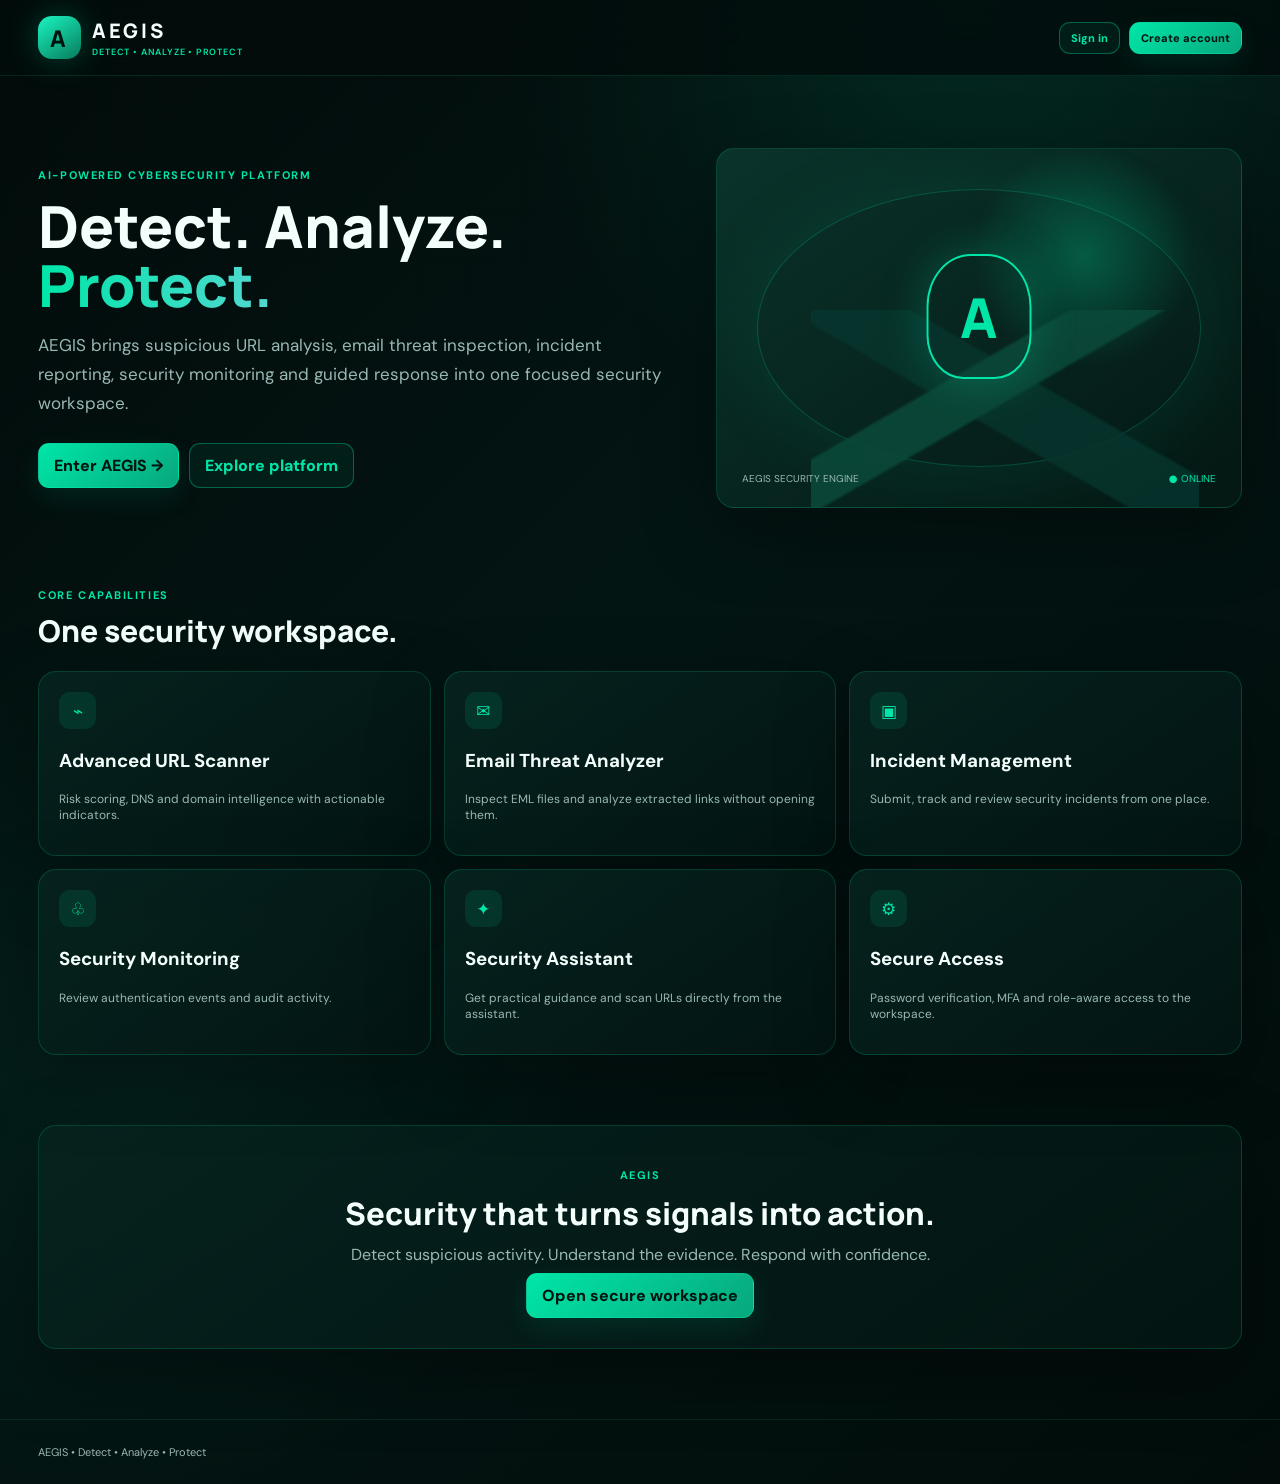
==== commit 070da28f: "Complete AEGIS frontend redesign and advanced URL scanner" ====
--- a/frontend/index.html
+++ b/frontend/index.html
@@ -1,1971 +1,20 @@
-<!DOCTYPE html>
-<html lang="en">
-
-<head>
-    <meta charset="UTF-8">
-    <meta name="viewport" content="width=device-width, initial-scale=1.0">
-
-    <title>AEGIS | Smart Campus Cybersecurity</title>
-
-    <style>
-
-        * {
-            margin: 0;
-            padding: 0;
-            box-sizing: border-box;
-        }
-
-        html {
-            scroll-behavior: smooth;
-        }
-
-        body {
-            font-family:
-                Inter,
-                -apple-system,
-                BlinkMacSystemFont,
-                "Segoe UI",
-                Arial,
-                sans-serif;
-
-            background: #f8fbff;
-            color: #0f172a;
-            line-height: 1.6;
-        }
-
-        a {
-            text-decoration: none;
-        }
-
-        /* =====================================================
-           NAVBAR
-        ===================================================== */
-
-        nav {
-            position: sticky;
-            top: 0;
-            z-index: 1000;
-
-            width: 100%;
-
-            background: rgba(255, 255, 255, 0.94);
-            backdrop-filter: blur(16px);
-
-            border-bottom: 1px solid #e2e8f0;
-
-            box-shadow:
-                0 4px 20px rgba(15, 23, 42, 0.04);
-        }
-
-        .nav-container {
-            max-width: 1200px;
-            margin: auto;
-
-            height: 76px;
-
-            display: flex;
-            align-items: center;
-            justify-content: space-between;
-
-            padding: 0 24px;
-        }
-
-        .logo {
-            display: flex;
-            align-items: center;
-            gap: 12px;
-
-            color: #0f172a;
-        }
-
-        .logo-icon {
-            width: 44px;
-            height: 44px;
-
-            display: flex;
-            align-items: center;
-            justify-content: center;
-
-            border-radius: 13px;
-
-            background:
-                linear-gradient(
-                    135deg,
-                    #0ea5e9,
-                    #2563eb
-                );
-
-            color: white;
-
-            font-size: 22px;
-
-            box-shadow:
-                0 8px 20px rgba(37, 99, 235, 0.25);
-        }
-
-        .logo-text h2 {
-            font-size: 20px;
-            font-weight: 800;
-            letter-spacing: 0.5px;
-        }
-
-        .logo-text span {
-            display: block;
-
-            font-size: 10px;
-            color: #64748b;
-
-            letter-spacing: 0.8px;
-            text-transform: uppercase;
-        }
-
-        .nav-links {
-            display: flex;
-            align-items: center;
-            gap: 28px;
-        }
-
-        .nav-links a {
-            color: #475569;
-
-            font-size: 14px;
-            font-weight: 600;
-
-            transition: 0.2s;
-        }
-
-        .nav-links a:hover {
-            color: #2563eb;
-        }
-
-        .nav-login {
-            padding: 10px 18px;
-
-            border: 1px solid #2563eb;
-            border-radius: 9px;
-
-            color: #2563eb !important;
-        }
-
-        .nav-login:hover {
-            background: #eff6ff;
-        }
-
-        .nav-register {
-            padding: 11px 19px;
-
-            border-radius: 9px;
-
-            color: white !important;
-
-            background:
-                linear-gradient(
-                    135deg,
-                    #2563eb,
-                    #0ea5e9
-                );
-
-            box-shadow:
-                0 7px 18px rgba(37, 99, 235, 0.22);
-        }
-
-        .nav-register:hover {
-            transform: translateY(-1px);
-        }
-
-
-        /* =====================================================
-           HERO
-        ===================================================== */
-
-        .hero {
-            position: relative;
-            overflow: hidden;
-
-            padding:
-                95px 24px
-                80px;
-
-            background:
-                radial-gradient(
-                    circle at 10% 20%,
-                    rgba(14, 165, 233, 0.12),
-                    transparent 30%
-                ),
-
-                radial-gradient(
-                    circle at 90% 10%,
-                    rgba(37, 99, 235, 0.13),
-                    transparent 30%
-                ),
-
-                linear-gradient(
-                    180deg,
-                    #ffffff,
-                    #f8fbff
-                );
-        }
-
-        .hero::before {
-            content: "";
-
-            position: absolute;
-
-            width: 450px;
-            height: 450px;
-
-            border-radius: 50%;
-
-            right: -180px;
-            top: 80px;
-
-            background:
-                rgba(37, 99, 235, 0.05);
-
-            filter: blur(10px);
-        }
-
-        .hero-container {
-            position: relative;
-            z-index: 2;
-
-            max-width: 1150px;
-            margin: auto;
-
-            display: grid;
-
-            grid-template-columns:
-                1.15fr
-                0.85fr;
-
-            gap: 70px;
-
-            align-items: center;
-        }
-
-        .hero-badge {
-            display: inline-flex;
-            align-items: center;
-            gap: 8px;
-
-            padding: 8px 14px;
-
-            border-radius: 30px;
-
-            background: #eff6ff;
-
-            border: 1px solid #dbeafe;
-
-            color: #2563eb;
-
-            font-size: 13px;
-            font-weight: 700;
-
-            margin-bottom: 20px;
-        }
-
-        .status-dot {
-            width: 8px;
-            height: 8px;
-
-            border-radius: 50%;
-
-            background: #22c55e;
-
-            box-shadow:
-                0 0 0 4px
-                rgba(34, 197, 94, 0.12);
-        }
-
-        .hero h1 {
-            font-size:
-                clamp(48px, 7vw, 78px);
-
-            line-height: 0.98;
-
-            letter-spacing: -3px;
-
-            margin-bottom: 24px;
-
-            color: #0f172a;
-        }
-
-        .hero h1 span {
-            background:
-                linear-gradient(
-                    90deg,
-                    #2563eb,
-                    #0ea5e9
-                );
-
-            -webkit-background-clip: text;
-            -webkit-text-fill-color: transparent;
-        }
-
-        .hero-subtitle {
-            font-size: 21px;
-            font-weight: 600;
-
-            color: #334155;
-
-            margin-bottom: 15px;
-        }
-
-        .hero-description {
-            max-width: 650px;
-
-            color: #64748b;
-
-            font-size: 16px;
-
-            margin-bottom: 32px;
-        }
-
-        .hero-buttons {
-            display: flex;
-            flex-wrap: wrap;
-
-            gap: 14px;
-        }
-
-        .btn-primary {
-            display: inline-flex;
-
-            align-items: center;
-            justify-content: center;
-
-            padding: 14px 24px;
-
-            border-radius: 10px;
-
-            color: white;
-
-            background:
-                linear-gradient(
-                    135deg,
-                    #2563eb,
-                    #0ea5e9
-                );
-
-            font-weight: 700;
-
-            box-shadow:
-                0 10px 25px
-                rgba(37, 99, 235, 0.22);
-
-            transition: 0.2s;
-        }
-
-        .btn-primary:hover {
-            transform: translateY(-2px);
-
-            box-shadow:
-                0 14px 30px
-                rgba(37, 99, 235, 0.28);
-        }
-
-        .btn-secondary {
-            display: inline-flex;
-
-            align-items: center;
-            justify-content: center;
-
-            padding: 13px 24px;
-
-            border-radius: 10px;
-
-            color: #334155;
-
-            background: white;
-
-            border: 1px solid #cbd5e1;
-
-            font-weight: 700;
-
-            transition: 0.2s;
-        }
-
-        .btn-secondary:hover {
-            border-color: #93c5fd;
-            background: #f8fbff;
-        }
-
-
-        /* =====================================================
-           HERO SECURITY CARD
-        ===================================================== */
-
-        .security-card {
-            position: relative;
-
-            background: white;
-
-            border: 1px solid #e2e8f0;
-
-            border-radius: 24px;
-
-            padding: 28px;
-
-            box-shadow:
-                0 25px 70px
-                rgba(15, 23, 42, 0.10);
-
-            overflow: hidden;
-        }
-
-        .security-card::before {
-            content: "";
-
-            position: absolute;
-
-            top: 0;
-            left: 0;
-            right: 0;
-
-            height: 5px;
-
-            background:
-                linear-gradient(
-                    90deg,
-                    #2563eb,
-                    #0ea5e9,
-                    #22c55e
-                );
-        }
-
-        .security-header {
-            display: flex;
-            align-items: center;
-
-            gap: 14px;
-
-            margin-bottom: 25px;
-        }
-
-        .shield-large {
-            width: 58px;
-            height: 58px;
-
-            display: flex;
-            align-items: center;
-            justify-content: center;
-
-            border-radius: 17px;
-
-            background: #eff6ff;
-
-            font-size: 29px;
-        }
-
-        .security-header h3 {
-            font-size: 18px;
-        }
-
-        .security-header p {
-            font-size: 12px;
-            color: #64748b;
-        }
-
-        .security-row {
-            display: flex;
-            align-items: center;
-            justify-content: space-between;
-
-            padding: 16px 0;
-
-            border-bottom:
-                1px solid #f1f5f9;
-        }
-
-        .security-row:last-child {
-            border-bottom: none;
-        }
-
-        .security-label {
-            display: flex;
-            align-items: center;
-            gap: 12px;
-
-            color: #334155;
-
-            font-size: 14px;
-            font-weight: 600;
-        }
-
-        .security-icon {
-            width: 34px;
-            height: 34px;
-
-            display: flex;
-            align-items: center;
-            justify-content: center;
-
-            border-radius: 9px;
-
-            background: #f1f5f9;
-        }
-
-        .status-safe {
-            padding: 5px 10px;
-
-            border-radius: 20px;
-
-            font-size: 11px;
-            font-weight: 800;
-
-            color: #15803d;
-            background: #dcfce7;
-        }
-
-
-        /* =====================================================
-           STATS
-        ===================================================== */
-
-        .stats {
-            max-width: 1050px;
-
-            margin: -25px auto 0;
-
-            position: relative;
-            z-index: 10;
-
-            padding: 0 20px;
-        }
-
-        .stats-grid {
-            display: grid;
-
-            grid-template-columns:
-                repeat(4, 1fr);
-
-            background: white;
-
-            border: 1px solid #e2e8f0;
-
-            border-radius: 18px;
-
-            box-shadow:
-                0 15px 45px
-                rgba(15, 23, 42, 0.08);
-
-            overflow: hidden;
-        }
-
-        .stat {
-            padding: 25px;
-
-            text-align: center;
-
-            border-right:
-                1px solid #e2e8f0;
-        }
-
-        .stat:last-child {
-            border-right: none;
-        }
-
-        .stat-number {
-            font-size: 25px;
-
-            font-weight: 800;
-
-            color: #2563eb;
-        }
-
-        .stat-text {
-            font-size: 12px;
-
-            color: #64748b;
-
-            margin-top: 4px;
-        }
-
-
-        /* =====================================================
-           SECTION
-        ===================================================== */
-
-        .section {
-            max-width: 1150px;
-
-            margin: auto;
-
-            padding:
-                95px 24px;
-        }
-
-        .section-heading {
-            text-align: center;
-
-            max-width: 700px;
-
-            margin: 0 auto 50px;
-        }
-
-        .section-tag {
-            display: inline-block;
-
-            color: #2563eb;
-
-            background: #eff6ff;
-
-            border: 1px solid #dbeafe;
-
-            border-radius: 30px;
-
-            padding: 7px 13px;
-
-            font-size: 11px;
-
-            font-weight: 800;
-
-            text-transform: uppercase;
-
-            letter-spacing: 1px;
-
-            margin-bottom: 13px;
-        }
-
-        .section-heading h2 {
-            font-size: 37px;
-
-            letter-spacing: -1px;
-
-            margin-bottom: 12px;
-        }
-
-        .section-heading p {
-            color: #64748b;
-
-            font-size: 15px;
-        }
-
-
-        /* =====================================================
-           FEATURE CARDS
-        ===================================================== */
-
-        .features-grid {
-            display: grid;
-
-            grid-template-columns:
-                repeat(3, 1fr);
-
-            gap: 20px;
-        }
-
-        .feature-card {
-            background: white;
-
-            border: 1px solid #e2e8f0;
-
-            border-radius: 18px;
-
-            padding: 27px;
-
-            transition:
-                transform 0.25s,
-                box-shadow 0.25s,
-                border-color 0.25s;
-        }
-
-        .feature-card:hover {
-            transform: translateY(-6px);
-
-            border-color: #bfdbfe;
-
-            box-shadow:
-                0 20px 40px
-                rgba(37, 99, 235, 0.09);
-        }
-
-        .feature-icon {
-            width: 52px;
-            height: 52px;
-
-            display: flex;
-            align-items: center;
-            justify-content: center;
-
-            border-radius: 14px;
-
-            background: #eff6ff;
-
-            font-size: 24px;
-
-            margin-bottom: 20px;
-        }
-
-        .feature-card h3 {
-            font-size: 17px;
-
-            margin-bottom: 9px;
-        }
-
-        .feature-card p {
-            color: #64748b;
-
-            font-size: 13px;
-
-            line-height: 1.7;
-        }
-
-
-        /* =====================================================
-           WORKFLOW
-        ===================================================== */
-
-        .workflow-section {
-            background: #f1f7ff;
-
-            border-top:
-                1px solid #e2e8f0;
-
-            border-bottom:
-                1px solid #e2e8f0;
-        }
-
-        .workflow {
-            display: grid;
-
-            grid-template-columns:
-                repeat(3, 1fr);
-
-            gap: 25px;
-
-            max-width: 1050px;
-
-            margin: auto;
-        }
-
-        .workflow-card {
-            position: relative;
-
-            background: white;
-
-            border: 1px solid #dbeafe;
-
-            border-radius: 18px;
-
-            padding: 28px;
-        }
-
-        .workflow-number {
-            position: absolute;
-
-            top: 20px;
-            right: 22px;
-
-            font-size: 30px;
-
-            font-weight: 900;
-
-            color: #dbeafe;
-        }
-
-        .workflow-icon {
-            font-size: 25px;
-
-            margin-bottom: 17px;
-        }
-
-        .workflow-card h3 {
-            margin-bottom: 8px;
-        }
-
-        .workflow-card p {
-            color: #64748b;
-
-            font-size: 13px;
-        }
-
-
-        /* =====================================================
-           SECURITY LAYERS
-        ===================================================== */
-
-        .security-section {
-            background: white;
-        }
-
-        .security-layers {
-            display: grid;
-
-            grid-template-columns:
-                1fr 1fr;
-
-            gap: 18px;
-
-            max-width: 900px;
-
-            margin: auto;
-        }
-
-        .layer {
-            display: flex;
-
-            align-items: center;
-
-            gap: 16px;
-
-            padding: 20px;
-
-            border:
-                1px solid #e2e8f0;
-
-            border-radius: 14px;
-
-            background: #fbfdff;
-        }
-
-        .layer-icon {
-            width: 45px;
-            height: 45px;
-
-            flex-shrink: 0;
-
-            display: flex;
-            align-items: center;
-            justify-content: center;
-
-            border-radius: 12px;
-
-            background: #eff6ff;
-
-            font-size: 20px;
-        }
-
-        .layer h4 {
-            font-size: 14px;
-
-            margin-bottom: 2px;
-        }
-
-        .layer p {
-            font-size: 12px;
-
-            color: #64748b;
-        }
-
-
-        /* =====================================================
-           CTA
-        ===================================================== */
-
-        .cta {
-            max-width: 1100px;
-
-            margin:
-                20px auto
-                90px;
-
-            padding:
-                65px 35px;
-
-            border-radius: 25px;
-
-            text-align: center;
-
-            color: white;
-
-            background:
-                linear-gradient(
-                    135deg,
-                    #0f172a,
-                    #172554,
-                    #1d4ed8
-                );
-
-            box-shadow:
-                0 25px 60px
-                rgba(15, 23, 42, 0.18);
-
-            position: relative;
-
-            overflow: hidden;
-        }
-
-        .cta::before {
-            content: "";
-
-            position: absolute;
-
-            width: 300px;
-            height: 300px;
-
-            border-radius: 50%;
-
-            background:
-                rgba(14, 165, 233, 0.16);
-
-            right: -100px;
-            top: -130px;
-        }
-
-        .cta h2 {
-            position: relative;
-
-            font-size: 34px;
-
-            margin-bottom: 12px;
-        }
-
-        .cta p {
-            position: relative;
-
-            color: #cbd5e1;
-
-            max-width: 650px;
-
-            margin: 0 auto 27px;
-
-            font-size: 14px;
-        }
-
-        .cta .btn-primary {
-            position: relative;
-
-            background: white;
-
-            color: #1d4ed8;
-
-            box-shadow: none;
-        }
-
-
-        /* =====================================================
-           FOOTER
-        ===================================================== */
-
-        footer {
-            background: #0f172a;
-
-            color: #cbd5e1;
-
-            padding:
-                45px 24px
-                25px;
-        }
-
-        .footer-container {
-            max-width: 1150px;
-
-            margin: auto;
-
-            display: flex;
-
-            justify-content: space-between;
-
-            gap: 30px;
-
-            flex-wrap: wrap;
-        }
-
-        .footer-brand h3 {
-            color: white;
-
-            font-size: 20px;
-
-            margin-bottom: 7px;
-        }
-
-        .footer-brand p {
-            color: #94a3b8;
-
-            font-size: 12px;
-
-            max-width: 360px;
-        }
-
-        .footer-links {
-            display: flex;
-
-            gap: 22px;
-
-            align-items: center;
-        }
-
-        .footer-links a {
-            color: #94a3b8;
-
-            font-size: 12px;
-        }
-
-        .footer-links a:hover {
-            color: white;
-        }
-
-        .footer-bottom {
-            max-width: 1150px;
-
-            margin: 30px auto 0;
-
-            padding-top: 20px;
-
-            border-top:
-                1px solid #1e293b;
-
-            font-size: 11px;
-
-            color: #64748b;
-
-            text-align: center;
-        }
-
-
-        /* =====================================================
-           RESPONSIVE
-        ===================================================== */
-
-        @media (max-width: 900px) {
-
-            .hero-container {
-                grid-template-columns: 1fr;
-
-                gap: 45px;
-            }
-
-            .hero {
-                padding-top: 65px;
-            }
-
-            .security-card {
-                max-width: 550px;
-
-                margin: auto;
-            }
-
-            .features-grid {
-                grid-template-columns:
-                    repeat(2, 1fr);
-            }
-
-            .workflow {
-                grid-template-columns:
-                    1fr;
-            }
-
-        }
-
-
-        @media (max-width: 700px) {
-
-            .nav-container {
-                height: auto;
-
-                padding:
-                    15px 18px;
-
-                gap: 15px;
-            }
-
-            .nav-links {
-                gap: 8px;
-            }
-
-            .nav-links a:not(.nav-login):not(.nav-register) {
-                display: none;
-            }
-
-            .nav-login,
-            .nav-register {
-                padding:
-                    8px 11px;
-
-                font-size: 11px;
-            }
-
-            .hero h1 {
-                font-size: 50px;
-
-                letter-spacing: -2px;
-            }
-
-            .hero-subtitle {
-                font-size: 18px;
-            }
-
-            .hero-description {
-                font-size: 14px;
-            }
-
-            .stats-grid {
-                grid-template-columns:
-                    1fr 1fr;
-            }
-
-            .stat {
-                border-bottom:
-                    1px solid #e2e8f0;
-            }
-
-            .stat:nth-child(2) {
-                border-right: none;
-            }
-
-            .features-grid {
-                grid-template-columns:
-                    1fr;
-            }
-
-            .security-layers {
-                grid-template-columns:
-                    1fr;
-            }
-
-            .section {
-                padding:
-                    70px 20px;
-            }
-
-            .section-heading h2 {
-                font-size: 29px;
-            }
-
-            .cta {
-                margin:
-                    10px 20px
-                    70px;
-
-                padding:
-                    50px 25px;
-            }
-
-            .cta h2 {
-                font-size: 28px;
-            }
-
-            .footer-container {
-                flex-direction: column;
-            }
-
-        }
-
-    </style>
-</head>
-
-
-<body>
-
-
-<!-- =========================================================
-     NAVBAR
-========================================================= -->
-
-<nav>
-
-    <div class="nav-container">
-
-        <a href="index.html" class="logo">
-
-            <div class="logo-icon">
-                🛡️
-            </div>
-
-            <div class="logo-text">
-
-                <h2>AEGIS</h2>
-
-                <span>
-                    Smart Campus Security
-                </span>
-
-            </div>
-
-        </a>
-
-
-        <div class="nav-links">
-
-            <a href="index.html">
-                Home
-            </a>
-
-            <a href="#features">
-                Security
-            </a>
-
-            <a href="#how-it-works">
-                How It Works
-            </a>
-
-            <a
-                href="login.html"
-                class="nav-login"
-            >
-                Login
-            </a>
-
-            <a
-                href="register.html"
-                class="nav-register"
-            >
-                Create Account
-            </a>
-
-        </div>
-
-    </div>
-
-</nav>
-
-
-
-<!-- =========================================================
-     HERO
-========================================================= -->
-
-<section class="hero">
-
-    <div class="hero-container">
-
-
-        <div>
-
-            <div class="hero-badge">
-
-                <span class="status-dot"></span>
-
-                AEGIS Security Platform
-
-            </div>
-
-
-            <h1>
-
-                Protecting the
-                <span>Smart Campus.</span>
-
-            </h1>
-
-
-            <p class="hero-subtitle">
-
-                AI-Powered Smart Campus Cybersecurity System
-
-            </p>
-
-
-            <p class="hero-description">
-
-                AEGIS brings intelligent threat detection,
-                secure authentication, suspicious URL analysis,
-                email security and incident monitoring together
-                in one centralized cybersecurity platform.
-
-            </p>
-
-
-            <div class="hero-buttons">
-
-                <a
-                    href="login.html"
-                    class="btn-primary"
-                >
-                    🔐 Login to AEGIS
-                </a>
-
-
-                <a
-                    href="register.html"
-                    class="btn-secondary"
-                >
-                    Create Account →
-                </a>
-
-            </div>
-
-        </div>
-
-
-
-        <!-- SECURITY CARD -->
-
-        <div class="security-card">
-
-            <div class="security-header">
-
-                <div class="shield-large">
-                    🛡️
-                </div>
-
-                <div>
-
-                    <h3>
-                        Security Status
-                    </h3>
-
-                    <p>
-                        AEGIS Protection Layer
-                    </p>
-
-                </div>
-
-            </div>
-
-
-            <div class="security-row">
-
-                <div class="security-label">
-
-                    <div class="security-icon">
-                        🔗
-                    </div>
-
-                    URL Threat Scanner
-
-                </div>
-
-                <span class="status-safe">
-                    ACTIVE
-                </span>
-
-            </div>
-
-
-            <div class="security-row">
-
-                <div class="security-label">
-
-                    <div class="security-icon">
-                        📧
-                    </div>
-
-                    Email Threat Analyzer
-
-                </div>
-
-                <span class="status-safe">
-                    ACTIVE
-                </span>
-
-            </div>
-
-
-            <div class="security-row">
-
-                <div class="security-label">
-
-                    <div class="security-icon">
-                        🔑
-                    </div>
-
-                    Secure Authentication
-
-                </div>
-
-                <span class="status-safe">
-                    ACTIVE
-                </span>
-
-            </div>
-
-
-            <div class="security-row">
-
-                <div class="security-label">
-
-                    <div class="security-icon">
-                        🚨
-                    </div>
-
-                    Threat Monitoring
-
-                </div>
-
-                <span class="status-safe">
-                    ACTIVE
-                </span>
-
-            </div>
-
-
-        </div>
-
-    </div>
-
-</section>
-
-
-
-<!-- =========================================================
-     STATS
-========================================================= -->
-
-<div class="stats">
-
-    <div class="stats-grid">
-
-        <div class="stat">
-
-            <div class="stat-number">
-                AI
-            </div>
-
-            <div class="stat-text">
-                Threat Analysis
-            </div>
-
-        </div>
-
-
-        <div class="stat">
-
-            <div class="stat-number">
-                MFA
-            </div>
-
-            <div class="stat-text">
-                Secure Login
-            </div>
-
-        </div>
-
-
-        <div class="stat">
-
-            <div class="stat-number">
-                24/7
-            </div>
-
-            <div class="stat-text">
-                Security Monitoring
-            </div>
-
-        </div>
-
-
-        <div class="stat">
-
-            <div class="stat-number">
-                RBAC
-            </div>
-
-            <div class="stat-text">
-                Access Control
-            </div>
-
-        </div>
-
-    </div>
-
-</div>
-
-
-
-<!-- =========================================================
-     FEATURES
-========================================================= -->
-
-<section
-    class="section"
-    id="features"
->
-
-    <div class="section-heading">
-
-        <div class="section-tag">
-            Security Capabilities
-        </div>
-
-        <h2>
-            One Platform. Multiple Security Layers.
-        </h2>
-
-        <p>
-            AEGIS combines security analysis, authentication
-            and incident management into a centralized
-            smart-campus cybersecurity environment.
-        </p>
-
-    </div>
-
-
-    <div class="features-grid">
-
-
-        <div class="feature-card">
-
-            <div class="feature-icon">
-                🔗
-            </div>
-
-            <h3>
-                Advanced URL Scanner
-            </h3>
-
-            <p>
-                Analyze suspicious URLs using multiple
-                security indicators including domain
-                intelligence, phishing patterns,
-                DNS information and risk scoring.
-            </p>
-
-        </div>
-
-
-        <div class="feature-card">
-
-            <div class="feature-icon">
-                📧
-            </div>
-
-            <h3>
-                Email Threat Analyzer
-            </h3>
-
-            <p>
-                Analyze suspicious email files and
-                inspect embedded links using the
-                AEGIS threat-analysis engine.
-            </p>
-
-        </div>
-
-
-        <div class="feature-card">
-
-            <div class="feature-icon">
-                🔐
-            </div>
-
-            <h3>
-                Secure Authentication
-            </h3>
-
-            <p>
-                Protect campus accounts using secure
-                password hashing, authentication,
-                MFA verification and role-based access.
-            </p>
-
-        </div>
-
-
-        <div class="feature-card">
-
-            <div class="feature-icon">
-                🚨
-            </div>
-
-            <h3>
-                Login Anomaly Detection
-            </h3>
-
-            <p>
-                Monitor authentication events and
-                identify suspicious patterns such as
-                repeated failed login attempts.
-            </p>
-
-        </div>
-
-
-        <div class="feature-card">
-
-            <div class="feature-icon">
-                📋
-            </div>
-
-            <h3>
-                Incident Management
-            </h3>
-
-            <p>
-                Report cybersecurity incidents and
-                provide administrators with a structured
-                workflow for investigation and tracking.
-            </p>
-
-        </div>
-
-
-        <div class="feature-card">
-
-            <div class="feature-icon">
-                📊
-            </div>
-
-            <h3>
-                Security Monitoring
-            </h3>
-
-            <p>
-                Centralize security information through
-                dashboards, threat indicators, reports
-                and administrative monitoring.
-            </p>
-
-        </div>
-
-
-    </div>
-
-</section>
-
-
-
-<!-- =========================================================
-     HOW AEGIS WORKS
-========================================================= -->
-
-<section
-    class="workflow-section"
-    id="how-it-works"
->
-
-    <div class="section">
-
-        <div class="section-heading">
-
-            <div class="section-tag">
-                Security Workflow
-            </div>
-
-            <h2>
-                How AEGIS Works
-            </h2>
-
-            <p>
-                From security input to risk classification
-                and incident handling.
-            </p>
-
-        </div>
-
-
-        <div class="workflow">
-
-
-            <div class="workflow-card">
-
-                <div class="workflow-number">
-                    01
-                </div>
-
-                <div class="workflow-icon">
-                    👤
-                </div>
-
-                <h3>
-                    Authenticate
-                </h3>
-
-                <p>
-                    Users securely access the appropriate
-                    AEGIS campus security services through
-                    authentication and MFA.
-                </p>
-
-            </div>
-
-
-            <div class="workflow-card">
-
-                <div class="workflow-number">
-                    02
-                </div>
-
-                <div class="workflow-icon">
-                    🔍
-                </div>
-
-                <h3>
-                    Analyze
-                </h3>
-
-                <p>
-                    URLs, suspicious messages and security
-                    events are analyzed using validation,
-                    detection rules and security intelligence.
-                </p>
-
-            </div>
-
-
-            <div class="workflow-card">
-
-                <div class="workflow-number">
-                    03
-                </div>
-
-                <div class="workflow-icon">
-                    🚨
-                </div>
-
-                <h3>
-                    Respond
-                </h3>
-
-                <p>
-                    Risk information can be recorded as an
-                    incident and made available for
-                    appropriate administrative action.
-                </p>
-
-            </div>
-
-
-        </div>
-
-    </div>
-
-</section>
-
-
-
-<!-- =========================================================
-     SECURITY LAYERS
-========================================================= -->
-
-<section class="security-section">
-
-    <div class="section">
-
-        <div class="section-heading">
-
-            <div class="section-tag">
-                Built With Security In Mind
-            </div>
-
-            <h2>
-                Multiple Layers of Protection
-            </h2>
-
-            <p>
-                AEGIS follows secure software engineering
-                principles across authentication, data
-                validation and monitoring.
-            </p>
-
-        </div>
-
-
-        <div class="security-layers">
-
-
-            <div class="layer">
-
-                <div class="layer-icon">
-                    🔑
-                </div>
-
-                <div>
-
-                    <h4>
-                        Password Security
-                    </h4>
-
-                    <p>
-                        Secure password hashing and
-                        authentication controls.
-                    </p>
-
-                </div>
-
-            </div>
-
-
-            <div class="layer">
-
-                <div class="layer-icon">
-                    🛡️
-                </div>
-
-                <div>
-
-                    <h4>
-                        Role-Based Access
-                    </h4>
-
-                    <p>
-                        Different access levels for
-                        authorized campus users.
-                    </p>
-
-                </div>
-
-            </div>
-
-
-            <div class="layer">
-
-                <div class="layer-icon">
-                    🔢
-                </div>
-
-                <div>
-
-                    <h4>
-                        Multi-Factor Authentication
-                    </h4>
-
-                    <p>
-                        Additional verification during
-                        secure account access.
-                    </p>
-
-                </div>
-
-            </div>
-
-
-            <div class="layer">
-
-                <div class="layer-icon">
-                    📝
-                </div>
-
-                <div>
-
-                    <h4>
-                        Audit Logging
-                    </h4>
-
-                    <p>
-                        Security events can be recorded
-                        for monitoring and review.
-                    </p>
-
-                </div>
-
-            </div>
-
-
-            <div class="layer">
-
-                <div class="layer-icon">
-                    ⚙️
-                </div>
-
-                <div>
-
-                    <h4>
-                        Input Validation
-                    </h4>
-
-                    <p>
-                        Security inputs are validated
-                        before processing.
-                    </p>
-
-                </div>
-
-            </div>
-
-
-            <div class="layer">
-
-                <div class="layer-icon">
-                        📡
-                </div>
-
-                <div>
-
-                    <h4>
-                        Security Monitoring
-                    </h4>
-
-                    <p>
-                        Centralized visibility into
-                        security events and incidents.
-                    </p>
-
-                </div>
-
-            </div>
-
-
-        </div>
-
-    </div>
-
-</section>
-
-
-
-<!-- =========================================================
-     CTA
-========================================================= -->
-
-<div class="cta">
-
-    <h2>
-        Secure Your Campus With AEGIS
-    </h2>
-
-    <p>
-        Analyze suspicious content, monitor security
-        events and manage cybersecurity incidents
-        through one intelligent platform.
-    </p>
-
-    <a
-        href="register.html"
-        class="btn-primary"
-    >
-        Create Your AEGIS Account →
-    </a>
-
-</div>
-
-
-
-<!-- =========================================================
-     FOOTER
-========================================================= -->
-
-<footer>
-
-    <div class="footer-container">
-
-
-        <div class="footer-brand">
-
-            <h3>
-                🛡️ AEGIS
-            </h3>
-
-            <p>
-                AI-Powered Smart Campus Cybersecurity System
-                designed for secure digital environments
-                across educational campuses.
-            </p>
-
-        </div>
-
-
-        <div class="footer-links">
-
-            <a href="index.html">
-                Home
-            </a>
-
-            <a href="login.html">
-                Login
-            </a>
-
-            <a href="register.html">
-                Register
-            </a>
-
-        </div>
-
-
-    </div>
-
-
-    <div class="footer-bottom">
-
-        © 2026 AEGIS — Smart Campus Cybersecurity System.
-        Built for Software Engineering & Cybersecurity.
-
-    </div>
-
-</footer>
-
-
-</body>
-
-</html>+<!doctype html><html lang="en"><head><meta charset="utf-8"><meta name="viewport" content="width=device-width,initial-scale=1"><title>AEGIS — Cybersecurity Intelligence Platform</title><link rel="stylesheet" href="style.css"></head><body>
+<header class="topbar"><div class="container topbar-inner"><a class="brand" href="index.html"><span class="brand-mark">A</span><span class="brand-copy">AEGIS<small>DETECT • ANALYZE • PROTECT</small></span></a><div class="top-actions"><a class="btn secondary small" href="login.html">Sign in</a><a class="btn small" href="register.html">Create account</a></div></div></header>
+<section style="padding:72px 0 45px"><div class="container" style="display:grid;grid-template-columns:1.1fr .9fr;gap:35px;align-items:center">
+<div><div class="eyebrow">AI-powered cybersecurity platform</div><h1 style="font:800 58px/1.02 Manrope;margin:14px 0">Detect. Analyze.<br><span class="gradient">Protect.</span></h1><p style="font-size:17px;line-height:1.7;color:var(--muted);max-width:680px">AEGIS brings suspicious URL analysis, email threat inspection, incident reporting, security monitoring and guided response into one focused security workspace.</p><div style="display:flex;gap:10px;margin-top:25px"><a class="btn" href="register.html">Enter AEGIS →</a><a class="btn secondary" href="#features">Explore platform</a></div></div>
+<div class="card" style="min-height:360px;position:relative;overflow:hidden;background:radial-gradient(circle at 70% 30%,rgba(0,230,168,.28),transparent 25%),linear-gradient(145deg,#0a332b,#041713)">
+<div style="position:absolute;inset:40px;border:1px solid rgba(0,230,168,.22);border-radius:50%;box-shadow:0 0 80px rgba(0,230,168,.10)"></div>
+<div style="position:absolute;left:18%;right:8%;bottom:0;height:55%;background:linear-gradient(150deg,transparent 35%,#0b4a3b 36% 48%,transparent 49%),linear-gradient(30deg,transparent 43%,#07352d 44% 60%,transparent 61%);opacity:.85"></div>
+<div style="position:absolute;top:105px;left:50%;transform:translateX(-50%);width:105px;height:125px;border:2px solid var(--green);border-radius:42% 42% 35% 35%;display:grid;place-items:center;box-shadow:0 0 45px rgba(0,230,168,.25);font:800 55px Manrope;color:var(--green)">A</div>
+<div style="position:absolute;left:25px;right:25px;bottom:22px;display:flex;justify-content:space-between;font-size:10px;color:var(--muted)"><span>AEGIS SECURITY ENGINE</span><span style="color:var(--green)">● ONLINE</span></div></div></div></section>
+<section id="features" style="padding:35px 0"><div class="container"><div class="eyebrow">Core capabilities</div><h2 style="font:800 30px Manrope;margin:8px 0 20px">One security workspace.</h2><div style="display:grid;grid-template-columns:repeat(3,1fr);gap:13px">
+<div class="card"><div class="stat-icon">⌁</div><h3>Advanced URL Scanner</h3><p class="muted small">Risk scoring, DNS and domain intelligence with actionable indicators.</p></div>
+<div class="card"><div class="stat-icon">✉</div><h3>Email Threat Analyzer</h3><p class="muted small">Inspect EML files and analyze extracted links without opening them.</p></div>
+<div class="card"><div class="stat-icon">▣</div><h3>Incident Management</h3><p class="muted small">Submit, track and review security incidents from one place.</p></div>
+<div class="card"><div class="stat-icon">♧</div><h3>Security Monitoring</h3><p class="muted small">Review authentication events and audit activity.</p></div>
+<div class="card"><div class="stat-icon">✦</div><h3>Security Assistant</h3><p class="muted small">Get practical guidance and scan URLs directly from the assistant.</p></div>
+<div class="card"><div class="stat-icon">⚙</div><h3>Secure Access</h3><p class="muted small">Password verification, MFA and role-aware access to the workspace.</p></div>
+</div></div></section>
+<section style="padding:35px 0 70px"><div class="container card" style="text-align:center;padding:42px"><div class="eyebrow">AEGIS</div><h2 style="font:800 31px Manrope;margin:10px 0">Security that turns signals into action.</h2><p class="muted" style="max-width:650px;margin:0 auto 20px">Detect suspicious activity. Understand the evidence. Respond with confidence.</p><a class="btn" href="login.html">Open secure workspace</a></div></section>
+<footer style="border-top:1px solid rgba(0,230,168,.10);padding:25px 0;color:var(--muted);font-size:11px"><div class="container">AEGIS • Detect • Analyze • Protect</div></footer>
+<script src="app.js"></script></body></html>
--- a/frontend/style.css
+++ b/frontend/style.css
@@ -0,0 +1,120 @@
+
+@import url('https://fonts.googleapis.com/css2?family=DM+Sans:wght@400;500;600;700&family=Manrope:wght@600;700;800&display=swap');
+
+:root{
+  --bg:#031513;--bg2:#061d1a;--panel:#06231f;--panel2:#082a25;
+  --line:#0b5a4d;--line-soft:rgba(0,230,168,.18);
+  --green:#00e6a8;--green2:#19f5c1;--cyan:#53d8d0;
+  --text:#f4fffc;--muted:#9ab8b2;--dim:#6f918a;
+  --critical:#ff4d5d;--high:#ff9f43;--medium:#ffc857;--low:#8b5cf6;--safe:#00e6a8;
+  --shadow:0 24px 70px rgba(0,0,0,.34);
+  --radius:18px;--sidebar:238px;
+}
+*{box-sizing:border-box}
+html{scroll-behavior:smooth}
+body{margin:0;min-height:100vh;color:var(--text);font-family:"DM Sans",system-ui,sans-serif;background:
+ radial-gradient(circle at 75% 0%,rgba(0,230,168,.10),transparent 26%),
+ radial-gradient(circle at 10% 70%,rgba(25,245,193,.055),transparent 30%),
+ linear-gradient(135deg,#020b0a 0%,#031513 45%,#020d0b 100%);
+}
+body:before{content:"";position:fixed;inset:0;pointer-events:none;opacity:.18;background:
+ linear-gradient(rgba(0,230,168,.035) 1px,transparent 1px),
+ linear-gradient(90deg,rgba(0,230,168,.035) 1px,transparent 1px);background-size:52px 52px;
+ mask-image:linear-gradient(to bottom,black,transparent 85%);}
+a{color:inherit;text-decoration:none}
+button,input,textarea,select{font:inherit}
+button{cursor:pointer}
+button:disabled{opacity:.55;cursor:not-allowed}
+.container{width:min(1440px,94%);margin:auto}
+.muted{color:var(--muted)}.dim{color:var(--dim)}.small{font-size:12px}
+.eyebrow{font-size:11px;letter-spacing:.14em;text-transform:uppercase;color:var(--green);font-weight:700}
+.gradient{background:linear-gradient(90deg,var(--green),var(--cyan));-webkit-background-clip:text;background-clip:text;color:transparent}
+.glass,.card{background:linear-gradient(145deg,rgba(6,35,31,.93),rgba(3,21,19,.93));border:1px solid var(--line-soft);box-shadow:var(--shadow);border-radius:var(--radius)}
+.card{padding:20px}
+.topbar{height:76px;position:sticky;top:0;z-index:50;background:rgba(2,13,12,.82);backdrop-filter:blur(18px);border-bottom:1px solid rgba(0,230,168,.13)}
+.topbar-inner{height:100%;display:flex;align-items:center;gap:22px}
+.brand{display:flex;align-items:center;gap:11px;font:800 20px Manrope;letter-spacing:.15em;white-space:nowrap}
+.brand-mark{width:43px;height:43px;border-radius:14px;display:grid;place-items:center;color:#00130e;background:linear-gradient(145deg,var(--green2),#087b5b);box-shadow:0 0 32px rgba(0,230,168,.25);font:800 23px Manrope}
+.brand-copy small{display:block;color:var(--green);font:600 9px DM Sans;letter-spacing:.09em;margin-top:2px}
+.top-search{flex:1;max-width:610px;position:relative}
+.top-search input{width:100%;height:43px;border-radius:22px;border:1px solid rgba(83,216,208,.20);background:rgba(6,35,31,.72);color:var(--text);padding:0 18px 0 44px;outline:none}
+.top-search input:focus{border-color:var(--green);box-shadow:0 0 0 3px rgba(0,230,168,.08)}
+.top-search span{position:absolute;left:16px;top:10px;color:var(--muted)}
+.top-actions{margin-left:auto;display:flex;align-items:center;gap:9px}
+.icon-btn{width:42px;height:42px;border:1px solid rgba(0,230,168,.16);background:rgba(6,35,31,.8);color:var(--text);border-radius:13px;display:grid;place-items:center}
+.icon-btn:hover{border-color:var(--green);color:var(--green)}
+.profile{display:flex;align-items:center;gap:10px;margin-left:5px;padding-left:13px;border-left:1px solid rgba(0,230,168,.13)}
+.avatar{width:38px;height:38px;border-radius:50%;display:grid;place-items:center;background:linear-gradient(145deg,#0a755c,var(--green));color:#00130e;font-weight:800}
+.profile-name{font-size:13px;font-weight:700}.profile-role{font-size:10px;color:var(--muted)}
+.page-shell{display:grid;grid-template-columns:var(--sidebar) 1fr;gap:18px;width:min(1540px,96%);margin:18px auto 0}
+.sidebar{position:sticky;top:94px;height:calc(100vh - 112px);display:flex;flex-direction:column;padding:12px 10px;background:linear-gradient(180deg,rgba(4,27,24,.97),rgba(2,15,14,.97));border:1px solid rgba(0,230,168,.14);border-radius:20px}
+.side-brand{padding:9px 10px 18px;border-bottom:1px solid rgba(0,230,168,.10);margin-bottom:12px}
+.side-nav{display:flex;flex-direction:column;gap:5px}
+.side-nav a{display:flex;align-items:center;gap:12px;min-height:45px;padding:0 13px;border:1px solid transparent;border-radius:12px;color:#c2d7d2;font-size:13px}
+.side-nav a:hover{background:rgba(0,230,168,.07);color:var(--green2)}
+.side-nav a.active{background:linear-gradient(90deg,rgba(0,230,168,.17),rgba(0,230,168,.035));border-color:rgba(0,230,168,.35);color:#fff;box-shadow:inset 3px 0 0 var(--green)}
+.side-icon{width:21px;text-align:center;font-size:17px}
+.side-bottom{margin-top:auto;border-top:1px solid rgba(0,230,168,.10);padding-top:12px}
+.side-status{padding:13px;border:1px solid rgba(0,230,168,.14);border-radius:13px;background:rgba(0,230,168,.035)}
+.dot{display:inline-block;width:8px;height:8px;border-radius:50%;background:var(--green);box-shadow:0 0 12px var(--green);margin-right:7px}
+.main{min-width:0;padding-bottom:30px}
+.dashboard-grid{display:grid;grid-template-columns:minmax(0,1fr) 276px;gap:16px}
+.hero{min-height:214px;position:relative;overflow:hidden;padding:29px 34px;border-radius:20px;border:1px solid rgba(0,230,168,.28);background:
+ radial-gradient(ellipse at 80% 20%,rgba(0,230,168,.30),transparent 28%),
+ radial-gradient(ellipse at 60% 80%,rgba(36,117,95,.34),transparent 35%),
+ linear-gradient(135deg,#082b25 0%,#06201c 48%,#031513 100%);box-shadow:var(--shadow)}
+.hero:before{content:"";position:absolute;right:-5%;bottom:-40px;width:65%;height:180px;background:
+ linear-gradient(150deg,transparent 48%,rgba(35,93,78,.55) 49% 60%,transparent 61%),
+ linear-gradient(30deg,transparent 45%,rgba(10,61,51,.7) 46% 62%,transparent 63%);opacity:.8}
+.hero:after{content:"";position:absolute;right:8%;top:35px;width:145px;height:145px;border-radius:50%;border:1px solid rgba(0,230,168,.24);box-shadow:0 0 55px rgba(0,230,168,.16),inset 0 0 30px rgba(0,230,168,.08)}
+.hero-content{position:relative;z-index:2;max-width:650px}
+.hero h1{font:800 38px/1.05 Manrope;margin:10px 0 9px}
+.hero p{margin:0;color:#b8d1cc;max-width:620px}
+.hero-meta{display:flex;gap:18px;margin-top:23px;align-items:center;flex-wrap:wrap}
+.meta-pill{display:flex;gap:9px;align-items:center;padding:9px 12px;border-radius:12px;background:rgba(2,14,13,.42);border:1px solid rgba(0,230,168,.12);font-size:11px}
+.score-card{padding:20px;min-height:214px;display:flex;flex-direction:column;align-items:center}
+.score-head{width:100%;display:flex;align-items:center;justify-content:space-between}
+.score-ring{width:138px;height:138px;border-radius:50%;display:grid;place-items:center;margin:14px auto 8px;background:conic-gradient(var(--green) calc(var(--score)*1%),#103d34 0);position:relative;box-shadow:0 0 28px rgba(0,230,168,.10)}
+.score-ring:after{content:"";position:absolute;inset:11px;border-radius:50%;background:#061d1a;border:1px solid rgba(0,230,168,.12)}
+.score-ring>div{position:relative;z-index:1;text-align:center}.score-number{font:800 28px Manrope}.score-status{font-size:10px;color:var(--green)}
+.stat-grid{display:grid;grid-template-columns:repeat(4,1fr);gap:13px;margin-top:14px}
+.stat{padding:17px 18px;min-height:118px;position:relative;overflow:hidden}
+.stat:after{content:"";position:absolute;width:90px;height:90px;right:-35px;bottom:-45px;border-radius:50%;background:rgba(0,230,168,.09)}
+.stat-top{display:flex;justify-content:space-between;align-items:center}.stat-icon{width:37px;height:37px;border-radius:11px;display:grid;place-items:center;background:rgba(0,230,168,.10);color:var(--green);font-size:17px}
+.stat-label{font-size:11px;color:var(--muted)}.stat-value{font:800 27px Manrope;margin-top:9px}.stat-note{font-size:10px;color:var(--muted);margin-top:3px}
+.content-grid{display:grid;grid-template-columns:1.45fr 1fr;gap:14px;margin-top:14px}
+.section-title{display:flex;align-items:center;justify-content:space-between;gap:12px;margin-bottom:15px}
+.section-title h2,.section-title h3{margin:0;font:700 17px Manrope}.section-title a{font-size:10px;color:var(--green)}
+.distribution{display:flex;gap:26px;align-items:center;min-height:260px}
+.donut{width:178px;height:178px;border-radius:50%;display:grid;place-items:center;flex:0 0 auto;position:relative}
+.donut:after{content:"";position:absolute;inset:25px;border-radius:50%;background:#06201c;border:1px solid rgba(0,230,168,.10)}
+.donut-center{position:relative;z-index:2;text-align:center}.donut-total{font:800 27px Manrope}.donut-label{font-size:10px;color:var(--muted)}
+.legend{flex:1;display:flex;flex-direction:column;gap:11px}.legend-row{display:grid;grid-template-columns:12px 1fr auto;gap:9px;align-items:center;font-size:11px}.legend-dot{width:9px;height:9px;border-radius:50%}.legend-row span:last-child{color:#d8ebe7;font-weight:700}
+.threat-table{width:100%;border-collapse:collapse;font-size:11px}.threat-table th{text-align:left;color:#759790;font-weight:600;padding:9px;border-bottom:1px solid rgba(0,230,168,.11)}.threat-table td{padding:11px 9px;border-bottom:1px solid rgba(0,230,168,.07);vertical-align:middle}.threat-table tr:hover td{background:rgba(0,230,168,.025)}
+.table-wrap{overflow:auto}.badge{display:inline-flex;align-items:center;gap:5px;padding:4px 8px;border-radius:8px;font-size:9px;font-weight:700;border:1px solid currentColor}.critical{color:var(--critical)}.high{color:var(--high)}.medium{color:var(--medium)}.low{color:var(--low)}.safe{color:var(--safe)}
+.activity-list{display:flex;flex-direction:column}.activity{display:flex;gap:11px;padding:11px 0;border-bottom:1px solid rgba(0,230,168,.08)}.activity:last-child{border-bottom:0}.activity-icon{width:31px;height:31px;border-radius:10px;background:rgba(0,230,168,.08);display:grid;place-items:center;color:var(--green);flex:0 0 auto}.activity-main{min-width:0}.activity-title{font-size:11px;font-weight:600;white-space:nowrap;overflow:hidden;text-overflow:ellipsis}.activity-meta{font-size:9px;color:var(--muted);margin-top:3px}
+.quick-list{display:flex;flex-direction:column;gap:8px}.quick{display:flex;align-items:center;justify-content:space-between;padding:12px 13px;border-radius:12px;border:1px solid rgba(0,230,168,.14);background:rgba(0,230,168,.035);font-size:11px}.quick:hover{border-color:var(--green);background:rgba(0,230,168,.07)}.quick-left{display:flex;align-items:center;gap:10px}.quick-icon{color:var(--green);font-size:16px}
+.alert-list{display:flex;flex-direction:column;gap:8px}.alert{display:grid;grid-template-columns:36px 1fr auto;gap:10px;align-items:center;padding:11px;border-radius:12px;border:1px solid rgba(0,230,168,.10);background:rgba(0,0,0,.12)}.alert-icon{width:34px;height:34px;border-radius:10px;display:grid;place-items:center;background:rgba(255,77,93,.11);color:var(--critical)}.alert-title{font-size:11px;font-weight:700}.alert-desc{font-size:9px;color:var(--muted);margin-top:3px}
+.quote{min-height:135px;background:radial-gradient(circle at 80% 20%,rgba(0,230,168,.15),transparent 35%),linear-gradient(145deg,#082d27,#041713);display:flex;align-items:end}.quote p{font:700 18px/1.25 Manrope;max-width:220px;margin:0}.quote small{display:block;color:var(--green);margin-top:10px}
+.chart{min-height:285px}.bars{height:205px;display:flex;align-items:end;gap:14px;padding:15px 10px 4px;border-bottom:1px solid rgba(0,230,168,.13)}.bar-col{flex:1;height:100%;display:flex;flex-direction:column;justify-content:end;align-items:center;gap:6px}.bar-stack{width:100%;max-width:55px;height:180px;display:flex;flex-direction:column;justify-content:end;gap:3px}.bar-seg{min-height:3px;border-radius:5px 5px 2px 2px}.bar-label{font-size:9px;color:var(--muted)}
+.progress-row{margin:12px 0}.progress-head{display:flex;justify-content:space-between;font-size:10px;margin-bottom:6px}.progress-track{height:7px;background:#0b302a;border-radius:20px;overflow:hidden}.progress-fill{height:100%;border-radius:20px}
+.page-head{display:flex;justify-content:space-between;align-items:end;gap:15px;margin:8px 0 17px}.page-head h1{font:800 29px Manrope;margin:6px 0}.page-head p{margin:0;color:var(--muted);font-size:13px}
+.btn{border:1px solid rgba(0,230,168,.35);background:linear-gradient(135deg,var(--green),#08a77d);color:#00140f;font-weight:800;border-radius:11px;padding:11px 15px;box-shadow:0 10px 28px rgba(0,230,168,.10)}
+.btn:hover{filter:brightness(1.08);transform:translateY(-1px)}.btn.secondary{background:rgba(0,230,168,.06);color:var(--green);box-shadow:none}.btn.danger{background:rgba(255,77,93,.09);border-color:rgba(255,77,93,.3);color:#ff8691;box-shadow:none}.btn.small{padding:8px 11px;font-size:11px}
+.input,.field input,.field textarea,.field select,input,textarea,select{background:#041a17;color:var(--text);border:1px solid rgba(0,230,168,.16);border-radius:11px;padding:12px 13px;outline:none}
+input:focus,textarea:focus,select:focus{border-color:var(--green);box-shadow:0 0 0 3px rgba(0,230,168,.07)}
+.field{display:flex;flex-direction:column;gap:7px}.field label{font-size:11px;color:#b9d0ca;font-weight:600}.field input,.field textarea,.field select{width:100%}.field textarea{min-height:150px;resize:vertical}
+.form-grid{display:grid;grid-template-columns:1fr 1fr;gap:15px}.span2{grid-column:span 2}
+.notice{display:none;margin-top:12px;padding:10px 12px;border-radius:10px;font-size:11px}.notice.show{display:block}.notice.success{background:rgba(0,230,168,.08);border:1px solid rgba(0,230,168,.25);color:var(--green)}.notice.error{background:rgba(255,77,93,.08);border:1px solid rgba(255,77,93,.25);color:#ff8d98}
+.result-hero{display:grid;grid-template-columns:130px 1fr;gap:24px;align-items:center}.score-ring.sm{width:116px;height:116px}.score-ring.sm:after{inset:9px}
+.indicators{display:flex;flex-wrap:wrap;gap:7px}.chip{display:inline-flex;padding:6px 9px;border-radius:8px;border:1px solid rgba(0,230,168,.14);background:rgba(0,230,168,.035);color:#b9d9d2;font-size:9px}
+.auth-page{min-height:100vh;display:grid;place-items:center;padding:28px;background:radial-gradient(circle at 15% 20%,rgba(0,230,168,.13),transparent 28%),linear-gradient(135deg,#020b0a,#031b17,#020d0b)}
+.auth-card{width:min(930px,94%);display:grid;grid-template-columns:1fr 1fr;overflow:hidden;border:1px solid rgba(0,230,168,.20);border-radius:24px;background:rgba(4,24,21,.96);box-shadow:0 35px 100px rgba(0,0,0,.45)}
+.auth-visual{padding:45px;background:radial-gradient(circle at 70% 20%,rgba(0,230,168,.22),transparent 32%),linear-gradient(145deg,#062a24,#031613);position:relative}.auth-visual h1{font:800 40px/1.05 Manrope;margin:65px 0 12px}.auth-visual p{color:var(--muted);font-size:13px;line-height:1.7}.auth-points{margin-top:28px;display:grid;gap:10px}.auth-point{font-size:11px;color:#c3d8d2}.auth-point b{color:var(--green);margin-right:8px}.auth-form{padding:45px}.auth-form h2{font:800 30px Manrope;margin:7px 0}.auth-form .field{margin-top:15px}
+.chatbox{min-height:480px;max-height:560px;overflow:auto;display:flex;flex-direction:column;gap:10px;padding:5px}.msg{max-width:82%;padding:12px 14px;border-radius:13px;font-size:12px;line-height:1.55}.msg.bot{align-self:flex-start;background:#082a25;border:1px solid rgba(0,230,168,.11)}.msg.user{align-self:flex-end;background:rgba(0,230,168,.12);border:1px solid rgba(0,230,168,.20)}.chat-input{display:flex;gap:9px;margin-top:12px}.chat-input input{flex:1}
+.mobile-menu{display:none}
+.empty{text-align:center;color:var(--muted);padding:25px;font-size:12px}
+.kpi-grid{display:grid;grid-template-columns:repeat(3,1fr);gap:12px}.kpi{padding:16px;border-radius:14px;background:rgba(0,230,168,.035);border:1px solid rgba(0,230,168,.10)}.kpi .label{font-size:10px;color:var(--muted)}.kpi .value{font:800 24px Manrope;margin-top:6px}
+@media(max-width:1200px){.dashboard-grid{grid-template-columns:1fr}.score-card{min-height:0}.content-grid{grid-template-columns:1fr}.stat-grid{grid-template-columns:repeat(2,1fr)}}
+@media(max-width:900px){.top-search{display:none}.page-shell{grid-template-columns:1fr}.sidebar{position:fixed;z-index:70;left:-270px;top:0;width:255px;height:100vh;border-radius:0 20px 20px 0;transition:.25s}.sidebar.open{left:0}.mobile-menu{display:grid}.auth-card{grid-template-columns:1fr}.auth-visual{display:none}.hero h1{font-size:30px}.distribution{flex-direction:column;align-items:flex-start}.form-grid{grid-template-columns:1fr}.span2{grid-column:span 1}}
+@media(max-width:600px){.container{width:94%}.topbar{height:67px}.topbar-inner{gap:9px}.brand-copy{display:none}.profile-info{display:none}.stat-grid{grid-template-columns:1fr}.card{padding:15px}.hero{padding:23px 20px}.hero-meta{gap:8px}.hero:after{right:-20px}.page-head{align-items:flex-start;flex-direction:column}.kpi-grid{grid-template-columns:1fr}.result-hero{grid-template-columns:1fr}.score-ring.sm{margin:auto}.bars{gap:6px}.bar-seg{min-height:2px}}
